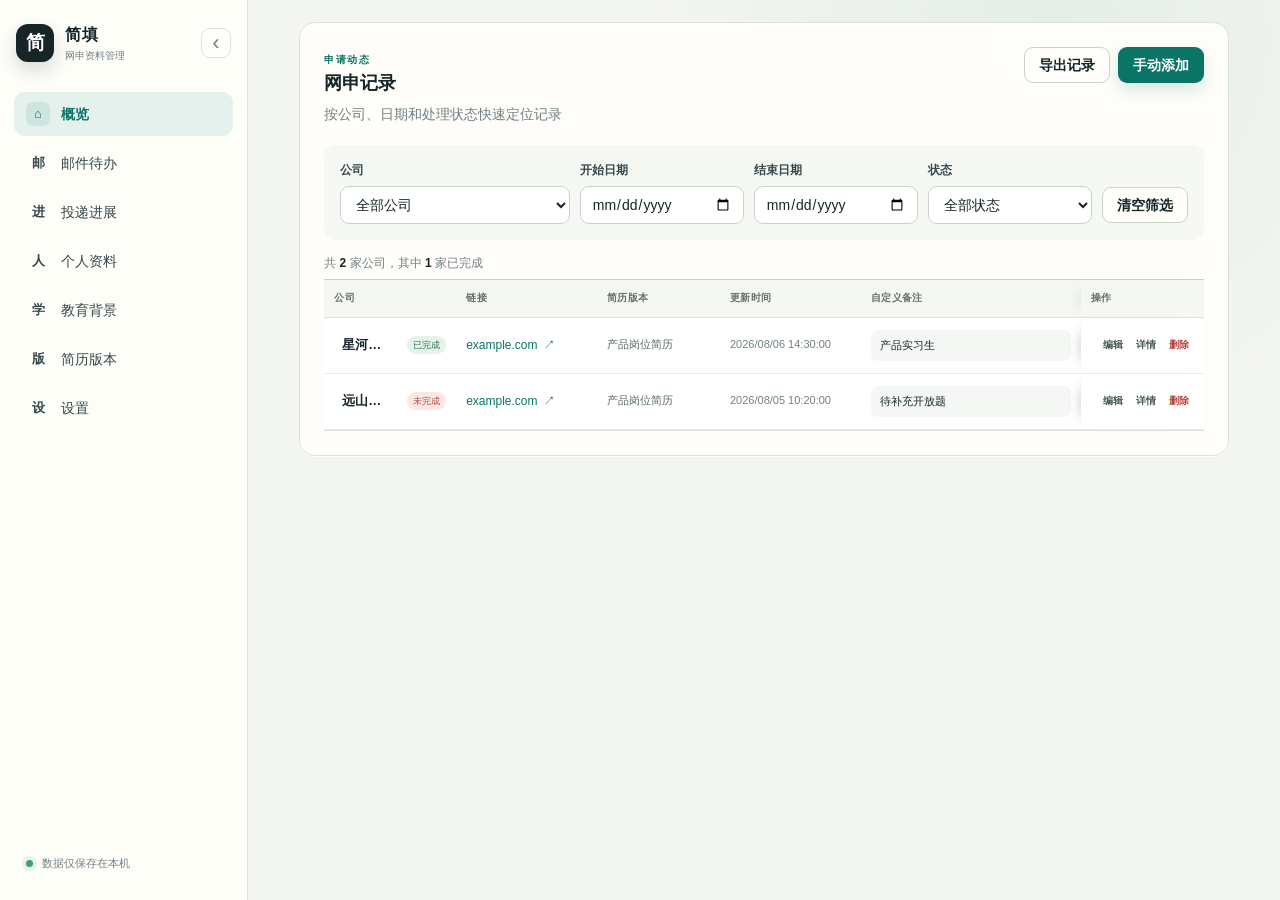
==== options.html @ c6a3e75f "feat: add Windows native host compatibility" ====
<!doctype html>
<html lang="zh-CN">
<head>
  <meta charset="utf-8">
  <meta name="viewport" content="width=device-width,initial-scale=1">
  <title>简填管理台</title>
  <link rel="stylesheet" href="manager.css">
</head>
<body>
  <div class="app-shell" id="appShell">
    <aside class="sidebar">
      <div class="sidebar-head">
        <div class="logo">
          <span>简</span>
          <div class="brand-copy"><b>简填</b><small>网申资料管理</small></div>
        </div>
        <button class="sidebar-toggle" id="sidebarToggle" type="button" aria-label="折叠侧栏" title="折叠侧栏">‹</button>
      </div>
      <nav id="nav" aria-label="主导航">
        <button data-tab="home" class="active" title="概览"><span class="nav-icon">⌂</span><span class="nav-label">概览</span></button>
        <button data-tab="mail" title="邮件待办"><span class="nav-icon">邮</span><span class="nav-label">邮件待办</span></button>
        <button data-tab="progress" title="投递进展"><span class="nav-icon">进</span><span class="nav-label">投递进展</span></button>
        <button data-tab="profile" title="个人资料"><span class="nav-icon">人</span><span class="nav-label">个人资料</span></button>
        <button data-tab="growth" title="教育背景"><span class="nav-icon">学</span><span class="nav-label">教育背景</span></button>
        <button data-tab="versions" title="简历版本"><span class="nav-icon">版</span><span class="nav-label">简历版本</span></button>
        <button data-tab="api" title="设置"><span class="nav-icon">设</span><span class="nav-label">设置</span></button>
      </nav>
      <div class="sidebar-foot"><span class="status-dot"></span><span class="nav-label">数据仅保存在本机</span></div>
    </aside>
    <main class="workspace">
<section id="home" class="section active">
  <div class="surface dashboard-surface">
    <div class="surface-head">
      <div><span class="section-kicker">申请动态</span><h2>网申记录</h2><p>按公司、日期和处理状态快速定位记录</p></div>
      <div class="head-actions">
        <button class="btn secondary" id="exportHistory">导出记录</button>
        <button class="btn primary" id="addHistory">手动添加</button>
      </div>
    </div>
    <div class="filter-bar">
      <div class="field"><label for="companyFilter">公司</label><select id="companyFilter"><option value="">全部公司</option></select></div>
      <div class="field"><label for="dateFrom">开始日期</label><input id="dateFrom" type="date"></div>
      <div class="field"><label for="dateTo">结束日期</label><input id="dateTo" type="date"></div>
      <div class="field"><label for="statusFilter">状态</label><select id="statusFilter"><option value="">全部状态</option><option>已完成</option><option>未完成</option></select></div>
      <button class="btn ghost filter-reset" id="clearFilters">清空筛选</button>
    </div>
    <div class="result-summary" id="historySummary"></div>
    <div class="table-wrap" id="dashboardHistory"></div>
  </div>
</section>
<section id="mail" class="section">
  <div class="mail-hero">
    <div>
      <span class="section-kicker">INBOX SIGNALS</span>
      <h1>邮件待办</h1>
      <p>自动捕捉设定周期内明确要求完成的测评与面试邀约。</p>
    </div>
    <div class="mail-hero-actions">
      <span class="bridge-state" id="mailBridgeStatus"><i></i>检测本地桥接</span>
      <button class="btn secondary" id="testMailBridge">测试连接</button>
      <button class="btn primary" id="syncMailNow">立即同步</button>
    </div>
  </div>

  <div class="surface mail-board-surface">
    <div class="surface-head">
      <div><span class="section-kicker" id="mailLookbackLabel">最近 24 小时</span><h2>读取记录</h2><p id="mailLastSync">尚未同步</p></div>
      <button class="btn ghost" id="retryMailReview">重试待确认</button>
    </div>
    <div class="mail-metrics">
      <div><span>读取</span><strong id="mailFetchedMetric">0</strong></div>
      <div><span>写入</span><strong id="mailUpdatedMetric">0</strong></div>
      <div><span>忽略</span><strong id="mailIgnoredMetric">0</strong></div>
      <div><span>跳过</span><strong id="mailSkippedMetric">0</strong></div>
      <div><span>待确认</span><strong id="mailReviewMetric">0</strong></div>
    </div>
    <div class="mail-filters">
      <select id="mailStatusFilter"><option value="__default__">默认（隐藏已忽略）</option><option value="">全部状态</option><option>已写入</option><option>已完成</option><option>待确认</option><option>已忽略</option><option>失败</option></select>
      <select id="mailCategoryFilter"><option value="">全部分类</option><option>在线测评</option><option>ai面试</option><option>面试邀约</option></select>
      <select id="mailSort"><option value="received_desc">接收时间：最新优先</option><option value="received_asc">接收时间：最早优先</option><option value="deadline_asc">DDL：最早优先</option><option value="deadline_desc">DDL：最晚优先</option></select>
    </div>
    <div id="mailHistoryTable"><div class="empty">同步后会显示读取过的邮件及处理结果</div></div>
  </div>
</section>
<section id="progress" class="section">
  <div class="mail-hero progress-hero">
    <div>
      <span class="section-kicker">APPLICATION PULSE</span>
      <h1>投递进展</h1>
      <p>仅读取已登录招聘网站的投递页，并同步登录态可用状态。</p>
    </div>
    <div class="mail-hero-actions">
      <span class="bridge-state" id="progressBridgeStatus"><i></i>等待巡检</span>
      <label class="compact-toggle"><input type="checkbox" id="progressAutoSync" checked> 自动巡检</label>
      <select id="progressIntervalHours" aria-label="投递进展巡检间隔"><option value="12">12 小时</option><option value="6">6 小时</option><option value="24">24 小时</option></select>
      <button class="btn primary" id="runProgressMonitor">立即巡检</button>
    </div>
  </div>
  <div class="surface progress-board-surface">
    <div class="surface-head">
      <div><span class="section-kicker">本机登录态</span><h2>渠道状态</h2><p id="progressLastRun">尚未巡检</p></div>
      <span class="muted" id="progressUpdatedCount">本次更新 0 条飞书记录</span>
    </div>
    <div class="progress-legend">
      <span class="progress-state live">生效中</span>
      <span class="progress-state expired">已过期</span>
      <span class="progress-state failed">读取失败</span>
      <span class="progress-state unconfigured">未配置</span>
      <span class="progress-tag manual" title="百度 / OPPO 反爬且登录态不可导出，无法后台自动巡检，需在已登录的 Chrome 标签页手动核对">手动核对</span>
    </div>
    <div class="progress-filters">
      <label class="progress-search"><span>⌕</span><input id="progressCompanyFilter" type="search" placeholder="搜索公司"></label>
      <details id="progressStatusFilters" class="progress-status-menu">
        <summary id="progressStatusFilterSummary">全部状态</summary>
        <div class="progress-status-options" aria-label="按状态筛选">
          <label><input type="checkbox" value="生效中"> 生效中</label>
          <label><input type="checkbox" value="已过期"> 已过期</label>
          <label><input type="checkbox" value="读取失败"> 读取失败</label>
          <label><input type="checkbox" value="需在Chrome核对"> 需在Chrome核对</label>
          <label><input type="checkbox" value="未配置"> 未配置</label>
        </div>
      </details>
    </div>
    <div id="progressChannelList" class="progress-channel-list">
      <div class="empty">点击“立即巡检”后显示招聘网站登录态状态。</div>
    </div>
    <p class="muted progress-login-note">两步接入：先点“① 登录”在当前浏览器完成密码自动填充、验证码或扫码，登录成功后点“② 连接并验证”，插件会自动保存登录态、验证可用并回写飞书。带“手动核对”标记的渠道（百度 / OPPO）因反爬且登录态不可导出，无法后台自动巡检，需保持已登录的 Chrome 标签页并点“② 连接并验证”按需查看。</p>
  </div>
</section>
<section id="profile" class="section">
  <div class="surface">
    <div class="surface-head"><div><h2>基本信息</h2><p>身份、地域和联系方式</p></div><button class="btn primary" id="saveBasic">保存</button></div>
    <div id="basicForm" class="form-grid"></div>
  </div>
  <div class="surface">
    <div class="surface-head"><div><h2>头像照片</h2><p>上传一次头像后，插件会在网申页面自动匹配照片上传控件。</p></div><button class="btn ghost danger-btn" id="removeAvatar">移除头像</button></div>
    <div id="avatarPanel"></div>
  </div>
  <div class="surface">
    <div class="surface-head"><div><h2>自定义字段</h2><p>补充标准资料之外的字段，并通过别名适配不同招聘网站</p></div><button class="btn secondary" id="addCustomField">添加自定义字段</button></div>
    <div id="customFieldList"></div>
  </div>
  <div class="surface">
    <div class="surface-head"><div><h2>家庭情况</h2><p>敏感字段，默认不参与自动填写</p></div><button class="btn secondary" data-add="family">添加成员</button></div>
    <div id="familyList"></div>
  </div>
</section>
<section id="growth" class="section">
  <div class="anchor-nav" aria-label="教育背景页内导航">
    <button data-scroll="educationBlock" class="active">教育经历</button>
    <button data-scroll="languageBlock">语言与技能</button>
    <button data-scroll="certificateBlock">证书与获奖</button>
    <button data-scroll="projectBlock">项目经历</button>
    <button data-scroll="paperBlock">论文期刊</button>
    <button data-scroll="portfolioBlock">作品与兴趣</button>
  </div>
  <div id="educationBlock" class="anchor-block surface"><div class="surface-head"><div><span class="section-kicker">01</span><h2>教育经历</h2></div><button class="btn secondary" data-add="education">添加教育经历</button></div><div id="educationList"></div></div>
  <div id="languageBlock" class="anchor-block"><div class="two-col"><div class="surface"><div class="surface-head"><div><span class="section-kicker">02</span><h2>外语能力</h2></div><button class="btn secondary" data-add="languages">添加</button></div><div id="languagesList"></div></div><div class="surface"><div class="surface-head"><div><span class="section-kicker">03</span><h2>计算机及专业技能</h2></div><button class="btn secondary" data-add="skills">添加</button></div><div id="skillsList"></div></div></div></div>
  <div id="certificateBlock" class="anchor-block"><div class="two-col"><div class="surface"><div class="surface-head"><div><span class="section-kicker">04</span><h2>资格证书</h2></div><button class="btn secondary" data-add="certificates">添加</button></div><div id="certificatesList"></div></div><div class="surface"><div class="surface-head"><div><span class="section-kicker">05</span><h2>获奖情况</h2></div><button class="btn secondary" data-add="awards">添加</button></div><div id="awardsList"></div></div></div></div>
  <div id="projectBlock" class="anchor-block surface"><div class="surface-head"><div><span class="section-kicker">06</span><h2>项目经历</h2></div><button class="btn secondary" data-add="projects">添加项目</button></div><div id="projectsList"></div></div>
  <div id="paperBlock" class="anchor-block surface"><div class="surface-head"><div><span class="section-kicker">07</span><h2>论文期刊</h2></div><button class="btn secondary" data-add="papers">添加论文</button></div><div id="papersList"></div></div>
  <div id="portfolioBlock" class="anchor-block"><div class="two-col"><div class="surface"><div class="surface-head"><div><span class="section-kicker">08</span><h2>作品集</h2></div><button class="btn secondary" data-add="portfolio">添加作品</button></div><div id="portfolioList"></div></div><div class="surface"><div class="surface-head"><div><span class="section-kicker">09</span><h2>兴趣爱好</h2></div><button class="btn primary" id="saveHobbies">保存</button></div><textarea id="hobbiesText" rows="5" placeholder="例如：素描速写、阅读"></textarea></div></div></div>
</section>
<section id="versions" class="section">
  <div class="surface">
    <div class="surface-head">
      <div><span class="section-kicker">版本库</span><h2>简历版本</h2><p>新建空白版本，或从现有简历完整提取实习经历</p></div>
      <div class="head-actions"><button class="btn secondary" id="showImport">导入简历新建</button><button class="btn primary" id="addVersion">新建空白版本</button></div>
    </div>
    <div id="versionList"></div>
    <div id="versionEditor"></div>
  </div>
  <div class="surface import-panel hidden" id="importPanel">
    <div class="surface-head">
      <div><span class="section-kicker">导入新版本</span><h2>解析实习经历</h2><p>完整保留业务背景、职责和成果原文，不总结、不合并。</p></div>
      <button class="icon-btn" id="closeImport" type="button" aria-label="关闭导入面板">×</button>
    </div>
    <div class="upload-box">
      <label class="file-drop" for="resumeFile"><span class="upload-icon">↑</span><strong id="fileName">选择 PDF、DOCX、TXT 或 Markdown 简历</strong><small>文件只在本机读取，文本将发送到你配置的 AI 服务解析</small></label>
      <input id="resumeFile" type="file" accept=".pdf,.docx,.md,.txt">
      <button class="btn primary" id="parseResume">读取并解析</button>
    </div>
    <div class="parse-status" id="parseStatus" aria-live="polite"></div>
    <div id="parseResult"></div>
  </div>
</section>
<section id="api" class="section">
  <div class="surface settings-card">
    <div class="surface-head">
      <div>
        <span class="section-kicker">模型服务</span>
        <h2>AI 解析与匹配</h2>
        <p>支持配置多个 OpenAI-compatible 模型版本，按顺序启用和自动降级。</p>
      </div>
      <button class="btn secondary" id="addAiProvider">添加模型版本</button>
    </div>
    <div class="rule-principles">
      <span>按列表顺序调用</span>
      <span>可单独启用 / 停用</span>
      <span>限流或额度不足自动尝试下一个</span>
    </div>
    <div id="aiProviderList"></div>
    <div class="settings-actions"><span class="muted">保存模型时会申请对应 API 域名的访问权限；API Key 仅保存在本机。</span></div>
  </div>
  <div class="surface settings-card">
    <div class="surface-head">
      <div>
        <span class="section-kicker">回答策略</span>
        <h2>AI 自动回答规则</h2>
        <p>只使用你明确配置的事实与偏好；AI 仅识别网页问题，不推测答案。</p>
      </div>
      <button class="btn secondary" id="addAiRule">添加规则</button>
    </div>
    <div class="rule-principles">
      <span>固定答案不发送给模型</span>
      <span>低置信度不自动填写</span>
      <span>不会自动勾选协议</span>
    </div>
    <div id="aiRuleList"></div>
  </div>
  <div class="surface settings-card">
    <div class="surface-head">
      <div><span class="section-kicker">邮件配置</span><h2>126 / 163 IMAP</h2><p>使用邮箱客户端授权码，按设定周期查询收件箱。</p></div>
    </div>
    <div class="form-grid">
      <div class="field"><label for="mailAddress">邮箱账号</label><input id="mailAddress" type="email" autocomplete="username" placeholder="填写 126 或 163 邮箱"></div>
      <div class="field"><label for="mailAuthCode">客户端授权码</label><input id="mailAuthCode" type="text" autocomplete="off" placeholder="非网页登录密码"></div>
      <div class="field"><label for="mailHost">IMAP 地址</label><input id="mailHost" placeholder="imap.126.com"></div>
      <div class="field"><label for="mailPort">SSL 端口</label><input id="mailPort" type="number" min="1" max="65535" value="993"></div>
    </div>
  </div>
  <div class="surface settings-card">
    <div class="surface-head">
      <div><span class="section-kicker">飞书写入</span><h2>目标多维表格</h2><p>唯一公司匹配后，仅更新 note、测评链接和 ddl。</p></div>
    </div>
    <div class="form-grid">
      <div class="field"><label for="mailFeishuAppId">App ID</label><input id="mailFeishuAppId" autocomplete="off"></div>
      <div class="field"><label for="mailFeishuSecret">App Secret</label><input id="mailFeishuSecret" type="text" autocomplete="off"></div>
      <div class="field"><label for="mailBaseToken">Base Token</label><input id="mailBaseToken" autocomplete="off"></div>
      <div class="field"><label for="mailTableId">Table ID</label><input id="mailTableId" value="tblhXjQP5FKvqWUm"></div>
    </div>
    <details class="advanced-fields">
      <summary>字段映射</summary>
      <div class="form-grid">
        <div class="field"><label for="mailCompanyField">公司字段</label><input id="mailCompanyField" value="公司"></div>
        <div class="field"><label for="mailNoteField">分类字段</label><input id="mailNoteField" value="note"></div>
        <div class="field"><label for="mailLinkField">链接字段</label><input id="mailLinkField" value="测评链接"></div>
        <div class="field"><label for="mailDdlField">截止时间字段</label><input id="mailDdlField" value="ddl"></div>
        <div class="field"><label for="mailParentField">父记录字段</label><input id="mailParentField" value="父记录"></div>
        <div class="field"><label for="mailReceivedAtField">邮件时间字段</label><input id="mailReceivedAtField" value="开始日期"></div>
        <div class="field"><label for="mailSubjectField">邮件主题字段</label><input id="mailSubjectField" value="最新进展记录"></div>
        <div class="field"><label for="mailCookieStatusField">Cookie 状态字段</label><input id="mailCookieStatusField" value="Cookie状态"></div>
      </div>
    </details>
  </div>
  <div class="surface settings-card">
    <div class="surface-head">
      <div><span class="section-kicker">邮件运行方式</span><h2>同步与模型</h2><p id="mailAiSummary">读取现有 AI 设置中…</p></div>
    </div>
    <div class="sync-preferences">
      <label class="switch-row"><input id="mailAutoSync" type="checkbox"><span><b>启用自动同步</b><small>仅在浏览器运行期间触发</small></span></label>
      <div class="field"><label for="mailSyncIntervalHours">自动同步间隔（小时）</label><input id="mailSyncIntervalHours" type="number" min="0.5" max="168" step="0.5" value="12"></div>
      <div class="field"><label for="mailLookbackHours">邮件捕捉周期（小时）</label><input id="mailLookbackHours" type="number" min="1" max="720" step="1" value="24"></div>
    </div>
    <div class="settings-actions">
      <span class="muted">账号、授权码和飞书配置保存在本机浏览器。</span>
      <button class="btn primary" id="saveMailSettings">保存邮件设置</button>
    </div>
  </div>
  <div class="surface native-install-card">
    <div class="surface-head">
      <div><span class="section-kicker">一次性安装</span><h2>本地桥接</h2><p>扩展需要 Native Messaging 才能访问 IMAP。安装后日常使用无需终端。</p></div>
    </div>
    <div class="native-platform-switch" role="tablist" aria-label="选择本地桥接系统">
      <button type="button" data-native-platform="macos" role="tab">macOS</button>
      <button type="button" data-native-platform="windows" role="tab">Windows</button>
    </div>
    <p class="native-platform-hint" id="nativePlatformHint"></p>
    <div class="install-command"><code id="mailInstallCommand"></code><button class="btn ghost small" id="copyMailInstall">复制</button></div>
    <div class="settings-actions">
      <span class="muted" id="localConfigStatus">运行安装脚本后，可从 native-host/.env 导入配置。</span>
      <button class="btn secondary" id="importLocalConfig">导入本地配置</button>
    </div>
    <p class="muted native-install-doc"><a href="https://github.com/QWE38qwe/resume-autofill-cn/blob/main/docs/MAIL_SYNC_SETUP.md" target="_blank" rel="noopener">查看邮件同步与系统安装说明 ↗</a></p>
  </div>
</section>
    </main>
  </div>
  <div id="modal" class="modal" role="dialog" aria-modal="true"><div class="modal-box"><div id="modalBody"></div></div></div>
  <script src="vendor/fflate.min.js"></script>
  <script src="scripts/readme-demo.js"></script>
  <script src="manager.js"></script>
</body>
</html>
---- manager.css ----
:root {
  --ink: #152528;
  --ink-soft: #34484b;
  --caption: #718083;
  --canvas: #f3f5f1;
  --surface: #fffefa;
  --line: #dde3dc;
  --line-strong: #cbd4cc;
  --accent: #0a7467;
  --accent-hover: #075f55;
  --accent-soft: #e4f1ed;
  --accent-pale: #f2f8f5;
  --success: #2c7650;
  --warning: #a85d18;
  --danger: #b6473f;
  --shadow: 0 16px 40px rgba(35, 58, 53, .07);
}

* { box-sizing: border-box; }

html { scroll-behavior: smooth; }

body {
  margin: 0;
  background:
    radial-gradient(circle at 82% 4%, rgba(10, 116, 103, .06), transparent 25rem),
    var(--canvas);
  color: var(--ink);
  font: 14px/1.58 "Avenir Next", "PingFang SC", "Microsoft YaHei", sans-serif;
  -webkit-font-smoothing: antialiased;
}

button, input, textarea, select { font: inherit; }
button { color: inherit; }

.app-shell {
  display: grid;
  grid-template-columns: 248px minmax(0, 1fr);
  min-height: 100vh;
  transition: grid-template-columns .24s ease;
}

.app-shell.sidebar-collapsed { grid-template-columns: 78px minmax(0, 1fr); }

.sidebar {
  position: sticky;
  top: 0;
  z-index: 10;
  display: flex;
  flex-direction: column;
  height: 100vh;
  padding: 22px 14px 16px;
  overflow: hidden;
  background: rgba(255, 254, 250, .92);
  border-right: 1px solid var(--line);
  backdrop-filter: blur(18px);
}

.sidebar-head {
  display: flex;
  align-items: center;
  justify-content: space-between;
  min-height: 42px;
  margin: 0 2px 28px;
}

.logo {
  display: flex;
  align-items: center;
  gap: 11px;
  min-width: 0;
  white-space: nowrap;
}

.logo > span {
  display: grid;
  flex: 0 0 38px;
  place-items: center;
  width: 38px;
  height: 38px;
  border-radius: 12px;
  background: var(--ink);
  color: #fff;
  font-family: "Songti SC", serif;
  font-size: 19px;
  font-weight: 700;
  box-shadow: 0 8px 18px rgba(21, 37, 40, .16);
}

.logo b, .logo small { display: block; }
.logo b { font-size: 16px; letter-spacing: .04em; }
.logo small { margin-top: 1px; color: var(--caption); font-size: 10px; }
.brand-copy, .nav-label { transition: opacity .14s ease, transform .2s ease; }

.sidebar-toggle, .icon-btn {
  display: grid;
  place-items: center;
  width: 30px;
  height: 30px;
  padding: 0;
  border: 1px solid var(--line);
  border-radius: 9px;
  background: var(--surface);
  cursor: pointer;
}

.sidebar-toggle {
  flex: 0 0 30px;
  color: var(--caption);
  font-size: 22px;
  line-height: 1;
}

.sidebar-toggle:hover, .icon-btn:hover {
  border-color: var(--line-strong);
  color: var(--accent);
  background: var(--accent-pale);
}

#nav { display: grid; gap: 5px; }

#nav button {
  display: flex;
  align-items: center;
  gap: 11px;
  width: 100%;
  height: 44px;
  padding: 0 12px;
  overflow: hidden;
  border: 0;
  border-radius: 11px;
  background: transparent;
  color: var(--ink-soft);
  text-align: left;
  white-space: nowrap;
  cursor: pointer;
  transition: background .15s ease, color .15s ease, transform .15s ease;
}

#nav button:hover { color: var(--ink); background: rgba(10, 116, 103, .06); }
#nav button:active { transform: scale(.985); }
#nav button.active { color: var(--accent); background: var(--accent-soft); font-weight: 700; }

.nav-icon {
  display: grid;
  flex: 0 0 24px;
  place-items: center;
  width: 24px;
  height: 24px;
  border-radius: 7px;
  font-family: "Songti SC", serif;
  font-size: 13px;
  font-weight: 700;
}

#nav button.active .nav-icon { background: rgba(10, 116, 103, .1); }

.sidebar-foot {
  display: flex;
  align-items: center;
  gap: 9px;
  margin-top: auto;
  padding: 12px;
  color: var(--caption);
  font-size: 11px;
  white-space: nowrap;
}

.status-dot {
  display: inline-block;
  flex: 0 0 7px;
  width: 7px;
  height: 7px;
  border-radius: 50%;
  background: #3da078;
  box-shadow: 0 0 0 4px rgba(61, 160, 120, .12);
}

.sidebar-collapsed .sidebar-head { justify-content: center; }
.sidebar-collapsed .brand-copy,
.sidebar-collapsed .nav-label { width: 0; opacity: 0; pointer-events: none; transform: translateX(-8px); }
.sidebar-collapsed .sidebar-toggle { position: absolute; top: 67px; transform: rotate(180deg); }
.sidebar-collapsed #nav { margin-top: 28px; }
.sidebar-collapsed #nav button { justify-content: center; padding: 0; }
.sidebar-collapsed .sidebar-foot { justify-content: center; padding-inline: 0; }

.workspace {
  width: 100%;
  max-width: 1480px;
  min-width: 0;
  margin: 0 auto;
  padding: 22px clamp(24px, 4vw, 62px) 72px;
}

.section-kicker {
  margin: 0 0 5px;
  color: var(--accent);
  font-size: 10px;
  font-weight: 800;
  letter-spacing: .16em;
  text-transform: uppercase;
}

.surface p {
  margin: 5px 0 0;
  color: var(--caption);
}

.section { display: none; animation: reveal .28s ease both; }
.section.active { display: block; }

@keyframes reveal {
  from { opacity: 0; transform: translateY(7px); }
  to { opacity: 1; transform: translateY(0); }
}

.surface {
  margin-bottom: 18px;
  padding: 24px;
  border: 1px solid var(--line);
  border-radius: 16px;
  background: rgba(255, 254, 250, .94);
  box-shadow: 0 1px 0 rgba(255, 255, 255, .8);
}

.surface:hover { border-color: var(--line-strong); }
.surface h2 { margin: 0; font-size: 18px; letter-spacing: -.01em; }
.dashboard-surface { max-width: 1120px; }

.surface-head {
  display: flex;
  align-items: flex-start;
  justify-content: space-between;
  gap: 18px;
  margin-bottom: 20px;
}

.head-actions, .settings-actions, .record-actions, .row {
  display: flex;
  align-items: center;
  gap: 8px;
}

.btn {
  min-width: 82px;
  height: 36px;
  padding: 0 14px;
  border: 1px solid transparent;
  border-radius: 9px;
  font-weight: 650;
  cursor: pointer;
  transition: background .15s ease, border-color .15s ease, box-shadow .15s ease, transform .15s ease;
}

.btn:hover { transform: translateY(-1px); }
.btn:active { transform: translateY(0); }
.btn:disabled { opacity: .55; cursor: wait; transform: none; }
.btn.primary { background: var(--accent); color: #fff; box-shadow: 0 7px 16px rgba(10, 116, 103, .15); }
.btn.primary:hover { background: var(--accent-hover); box-shadow: 0 9px 20px rgba(10, 116, 103, .2); }
.btn.secondary, .btn.ghost { border-color: var(--line-strong); background: var(--surface); color: var(--ink); }
.btn.secondary:hover, .btn.ghost:hover { border-color: #adc3ba; background: var(--accent-pale); color: var(--accent); }
.btn.small { min-width: 0; height: 29px; padding: 0 9px; border-radius: 7px; font-size: 12px; }
.danger-btn { color: var(--danger) !important; }

.form-grid, .modal-grid {
  display: grid;
  grid-template-columns: repeat(2, minmax(0, 1fr));
  gap: 15px;
}

.field { min-width: 0; }
.field label { display: block; margin-bottom: 6px; color: var(--ink-soft); font-size: 12px; font-weight: 650; }
.full-span, .modal-grid .full-span { grid-column: 1 / -1; }
.field-group-title {
  margin: 6px 0 -4px;
  padding-top: 14px;
  border-top: 1px solid #edf0ea;
  color: var(--accent);
  font-size: 11px;
  font-weight: 800;
  letter-spacing: .1em;
}
.field-group-title:first-child {
  margin-top: 0;
  padding-top: 0;
  border-top: 0;
}

input, textarea, select {
  width: 100%;
  border: 1px solid var(--line-strong);
  border-radius: 9px;
  outline: 0;
  background: #fff;
  color: var(--ink);
  transition: border-color .15s ease, box-shadow .15s ease, background .15s ease;
}

input, select { height: 38px; padding: 0 11px; }
textarea { min-height: 90px; padding: 10px 11px; resize: vertical; line-height: 1.65; }
input:hover, textarea:hover, select:hover { border-color: #aebbb2; }
input:focus, textarea:focus, select:focus { border-color: var(--accent); box-shadow: 0 0 0 3px rgba(10, 116, 103, .1); background: #fff; }

.two-col { display: grid; grid-template-columns: minmax(0, 1fr); gap: 18px; }

.anchor-nav {
  position: sticky;
  top: 14px;
  z-index: 8;
  display: flex;
  gap: 4px;
  width: max-content;
  max-width: 100%;
  margin: 0 0 18px;
  padding: 5px;
  overflow-x: auto;
  border: 1px solid var(--line);
  border-radius: 12px;
  background: rgba(255, 254, 250, .9);
  box-shadow: var(--shadow);
  backdrop-filter: blur(16px);
}

.anchor-nav button {
  height: 34px;
  padding: 0 13px;
  border: 0;
  border-radius: 8px;
  background: transparent;
  color: var(--caption);
  white-space: nowrap;
  cursor: pointer;
}

.anchor-nav button:hover, .anchor-nav button.active { background: var(--accent-soft); color: var(--accent); font-weight: 700; }
.anchor-block { scroll-margin-top: 72px; }

.record-card {
  padding: 17px 0;
  border-top: 1px solid #e8ece7;
}

.record-card:first-child { padding-top: 4px; border-top: 0; }
.record-card:last-child { padding-bottom: 2px; }
.record-title { display: flex; justify-content: space-between; gap: 14px; }
.record-title strong { font-size: 14px; }
.record-actions { flex: 0 0 auto; }
.record-body { margin-top: 8px; color: var(--ink-soft); line-height: 1.72; white-space: pre-wrap; }
.muted { color: var(--caption); font-size: 12px; }

.empty {
  padding: 32px 20px;
  border: 1px dashed var(--line-strong);
  border-radius: 12px;
  background: #fafbf8;
  color: var(--caption);
  text-align: center;
}

.filter-bar {
  display: grid;
  grid-template-columns: minmax(160px, 1.4fr) repeat(3, minmax(135px, 1fr)) auto;
  align-items: end;
  gap: 10px;
  margin: 2px 0 14px;
  padding: 16px;
  border-radius: 12px;
  background: #f6f8f4;
}

.filter-reset { margin-bottom: 1px; }
.result-summary { min-height: 25px; color: var(--caption); font-size: 12px; }
.result-summary b { color: var(--ink); }
.table-wrap { overflow: visible; border: 0; }

.history-board {
  position: relative;
  width: 100%;
  overflow: visible;
  border-top: 1px solid var(--line-strong);
  border-bottom: 1px solid var(--line);
  background: #fff;
}

.history-table {
  width: 100%;
  border-collapse: separate;
  border-spacing: 0;
  table-layout: fixed;
}

.history-table .col-company { width: 15%; }
.history-table .col-link { width: 16%; }
.history-table .col-version { width: 14%; }
.history-table .col-time { width: 16%; }
.history-table .col-note { width: 25%; }
.history-table .col-actions { width: 14%; }

.history-table th {
  height: 38px;
  padding: 0 10px;
  border-bottom: 1px solid var(--line);
  background: #f5f7f3;
  color: #62716e;
  font-size: 10px;
  font-weight: 750;
  letter-spacing: .04em;
  text-align: left;
  white-space: nowrap;
}

.history-table td {
  height: 56px;
  padding: 8px 10px;
  border-bottom: 1px solid #e9ede8;
  background: #fff;
  color: var(--ink-soft);
  font-size: 12px;
  vertical-align: middle;
}

.history-table tbody tr:last-child td { border-bottom: 0; }
.history-row:hover td { background: #f9fbf8; }

.company-cell {
  display: flex;
  align-items: center;
  gap: 7px;
  min-width: 0;
}

.history-company {
  flex: 1 1 auto;
  min-width: 0;
  overflow: hidden;
  height: 30px;
  padding: 0 7px;
  border-color: transparent;
  border-radius: 6px;
  background: transparent;
  color: var(--ink);
  font-size: 13px;
  font-weight: 700;
  text-overflow: ellipsis;
  white-space: nowrap;
}

.history-company:hover { border-color: var(--line-strong); background: #fff; }
.history-company:focus { border-color: var(--accent); background: #fff; }

.company-cell .field-chip {
  flex: 0 0 auto;
  margin: 0;
  padding: 2px 6px;
  font-size: 9px;
}

.history-link {
  display: flex;
  align-items: center;
  gap: 5px;
  min-width: 0;
  color: var(--accent);
  text-decoration: none;
}

.history-link span {
  overflow: hidden;
  text-overflow: ellipsis;
  white-space: nowrap;
}

.history-link i { flex: 0 0 auto; font-style: normal; }
.history-link:hover span { text-decoration: underline; text-underline-offset: 2px; }
.cell-empty { color: #a0aaa7; }

.version-cell,
.time-cell {
  display: block;
  overflow: hidden;
  color: #526562;
  font-size: 11px;
  text-overflow: ellipsis;
  white-space: nowrap;
}

.time-cell { color: var(--caption); font-variant-numeric: tabular-nums; }

.history-note {
  width: 100%;
  height: 31px;
  padding: 0 8px;
  border-color: transparent;
  border-radius: 7px;
  background: #f5f7f4;
  font-size: 11px;
}

.history-note:hover { border-color: var(--line-strong); background: #fff; }
.history-note:focus { border-color: var(--accent); background: #fff; }

.history-table .actions-cell {
  position: sticky;
  right: 0;
  z-index: 2;
  background: #fff;
  box-shadow: -10px 0 16px -15px rgba(23, 54, 49, .55);
}

.history-table th.actions-cell {
  z-index: 3;
  background: #f5f7f3;
}

.history-row:hover .actions-cell { background: #f9fbf8; }

.table-actions {
  display: flex;
  align-items: center;
  justify-content: flex-end;
  gap: 3px;
  white-space: nowrap;
}

.table-action {
  height: 26px;
  padding: 0 5px;
  border: 0;
  border-radius: 5px;
  background: transparent;
  color: #465b58;
  font-size: 10px;
  font-weight: 650;
  cursor: pointer;
}

.table-action:hover { background: var(--accent-soft); color: var(--accent); }
.table-action.danger { color: var(--danger); }
.table-action.danger:hover { background: #fbeae7; }

.history-detail-row td {
  height: auto;
  padding: 0 10px 12px;
  background: #f9fbf8;
}

.history-detail {
  display: grid;
  grid-template-columns: repeat(3, minmax(0, 1fr));
  gap: 12px;
  padding: 12px;
  border-left: 2px solid #b9d3c9;
  background: #f1f6f2;
}

.history-detail b { color: var(--ink-soft); font-size: 10px; }
.history-detail p { margin: 5px 0 0; color: var(--caption); font-size: 11px; }

.field-chip {
  display: inline-flex;
  align-items: center;
  margin: 2px 4px 2px 0;
  padding: 3px 8px;
  border-radius: 999px;
  font-size: 11px;
}

.field-chip.matched { background: #e5f3ea; color: var(--success); }
.field-chip.unmatched { background: #fbe8e5; color: var(--danger); }
.field-chip.skipped { background: #ecefeb; color: var(--caption); }

.rule-principles {
  display: flex;
  flex-wrap: wrap;
  gap: 7px;
  margin: -4px 0 13px;
}

.rule-principles span {
  padding: 4px 8px;
  border-radius: 999px;
  background: var(--accent-pale);
  color: var(--accent);
  font-size: 10px;
}

.rule-row {
  display: grid;
  grid-template-columns: 42px minmax(0, 1fr) auto auto;
  align-items: center;
  gap: 12px;
  padding: 13px 0;
  border-top: 1px solid #e8ece7;
}

.rule-row:first-child { border-top: 0; }
.rule-row.disabled { opacity: .58; }
.rule-answer { display: grid; place-items: center; width: 38px; height: 30px; border-radius: 8px; background: var(--accent-soft); color: var(--accent); font-weight: 800; }
.rule-copy { min-width: 0; }
.rule-copy strong, .rule-copy span { display: block; }
.rule-copy span { margin-top: 2px; overflow: hidden; color: var(--caption); font-size: 11px; text-overflow: ellipsis; white-space: nowrap; }
.rule-state { padding: 3px 7px; border-radius: 999px; background: #edf0ec; color: var(--caption); font-size: 10px; }

.version-editor {
  margin-top: 22px;
  padding: 22px;
  border: 1px solid #cddfd7;
  border-radius: 14px;
  background: var(--accent-pale);
}

.version-summary {
  margin-top: 24px;
  padding-top: 20px;
  border-top: 1px solid #cddfd7;
}

.version-summary .section-kicker { margin-bottom: 8px; }
.work-description { margin-top: 11px; color: var(--ink-soft); line-height: 1.76; white-space: pre-wrap; }

.import-panel {
  border-color: #c7ddd5;
  background: linear-gradient(145deg, rgba(242, 248, 245, .96), rgba(255, 254, 250, .96));
}

.hidden { display: none !important; }

.upload-box {
  display: grid;
  grid-template-columns: minmax(0, 1fr) auto;
  align-items: center;
  gap: 12px;
}

.upload-box input[type="file"] {
  position: absolute;
  width: 1px;
  height: 1px;
  overflow: hidden;
  opacity: 0;
}

.file-drop {
  display: grid;
  grid-template-columns: 42px minmax(0, 1fr);
  gap: 2px 12px;
  align-items: center;
  min-height: 76px;
  padding: 12px 15px;
  border: 1px dashed #9cbdb1;
  border-radius: 12px;
  background: rgba(255, 255, 255, .74);
  cursor: pointer;
}

.file-drop:hover { border-color: var(--accent); background: #fff; }
.file-drop strong { overflow: hidden; text-overflow: ellipsis; white-space: nowrap; }
.file-drop small { grid-column: 2; color: var(--caption); }
.upload-icon { display: grid; grid-row: 1 / span 2; place-items: center; width: 42px; height: 42px; border-radius: 11px; background: var(--accent-soft); color: var(--accent); font-size: 22px; }
.parse-status { min-height: 24px; margin-top: 13px; color: var(--caption); font-size: 12px; }
.parse-status.error { color: var(--danger); }
.parse-status.success { color: var(--success); }

.avatar-panel { display: grid; grid-template-columns: 96px minmax(0, 1fr); gap: 16px; align-items: center; }
.avatar-preview { display: grid; place-items: center; width: 96px; height: 120px; overflow: hidden; border: 1px solid var(--line); border-radius: 14px; background: #f7f7f2; color: var(--caption); font-size: 12px; text-align: center; }
.avatar-preview img { width: 100%; height: 100%; object-fit: cover; }
.avatar-meta { display: grid; gap: 8px; min-width: 0; }
.avatar-meta strong { color: var(--ink); }
.avatar-meta small { color: var(--caption); line-height: 1.6; }
.avatar-actions { display: flex; align-items: center; gap: 10px; flex-wrap: wrap; }
.avatar-actions input[type="file"] { position: absolute; width: 1px; height: 1px; overflow: hidden; opacity: 0; }

.parse-preview {
  margin-top: 8px;
  padding-top: 20px;
  border-top: 1px solid var(--line);
}

.parse-preview-head { display: flex; align-items: end; justify-content: space-between; gap: 14px; margin-bottom: 12px; }
.parse-preview-head .field { flex: 1; max-width: 420px; }
.parsed-work { margin-top: 12px; padding: 17px; border: 1px solid var(--line); border-radius: 12px; background: #fff; }
.parsed-work .modal-grid { margin-bottom: 12px; }
.parsed-work textarea { min-height: 150px; }
.bullet-hint { margin-top: 5px; color: var(--caption); font-size: 11px; }

.ai-provider-list { display: grid; gap: 10px; margin-top: 14px; }
.ai-provider-card { padding: 14px 15px; border: 1px solid var(--line); border-radius: 13px; background: #fff; }
.ai-provider-card.disabled { opacity: .58; background: #f8f8f3; }
.ai-provider-meta { display: flex; flex-wrap: wrap; gap: 6px; margin-top: 7px; color: var(--caption); font-size: 11px; }
.ai-provider-meta span { max-width: 100%; overflow: hidden; padding: 3px 7px; border-radius: 999px; background: var(--accent-pale); text-overflow: ellipsis; white-space: nowrap; }
.ai-provider-order { display: inline-flex; align-items: center; justify-content: center; min-width: 24px; height: 24px; margin-right: 8px; border-radius: 999px; background: var(--accent-soft); color: var(--accent); font-size: 11px; font-weight: 800; }

.mail-hero {
  position: relative;
  display: flex;
  align-items: flex-end;
  justify-content: space-between;
  gap: 24px;
  margin-bottom: 18px;
  padding: 28px 30px;
  overflow: hidden;
  border-radius: 18px;
  background:
    radial-gradient(circle at 88% 0, rgba(102, 201, 170, .2), transparent 18rem),
    linear-gradient(135deg, #142c2d, #183f3b);
  color: #f8fbf7;
  box-shadow: 0 18px 46px rgba(21, 48, 46, .14);
}

.mail-hero::after {
  position: absolute;
  right: 36%;
  bottom: -50px;
  width: 180px;
  height: 180px;
  border: 1px solid rgba(255, 255, 255, .08);
  border-radius: 50%;
  content: "";
}

.mail-hero h1 { margin: 2px 0 5px; font: 700 30px/1.2 "Songti SC", serif; letter-spacing: .02em; }
.mail-hero p { margin: 0; color: rgba(241, 248, 244, .7); }
.mail-hero .section-kicker { color: #78cdb2; }
.mail-hero-actions { position: relative; z-index: 1; display: flex; align-items: center; gap: 9px; flex-wrap: wrap; }
.mail-hero .btn.secondary { border-color: rgba(255, 255, 255, .2); background: rgba(255, 255, 255, .08); color: #fff; }
.mail-hero .btn.primary { background: #75cbb0; color: #15312f; box-shadow: none; }
.progress-hero { background: linear-gradient(135deg, #1b2e38, #24515a); }
.progress-hero .section-kicker { color: #8ed3df; }

.bridge-state {
  display: inline-flex;
  align-items: center;
  gap: 7px;
  min-height: 32px;
  padding: 0 10px;
  border: 1px solid rgba(255, 255, 255, .13);
  border-radius: 999px;
  color: rgba(255, 255, 255, .7);
  font-size: 11px;
}

.bridge-state i { width: 7px; height: 7px; border-radius: 50%; background: #8d9996; }
.bridge-state.loading i { background: #e3b15f; box-shadow: 0 0 0 4px rgba(227, 177, 95, .12); }
.bridge-state.success i { background: #6bd1a6; box-shadow: 0 0 0 4px rgba(107, 209, 166, .12); }
.bridge-state.error i { background: #eb8179; box-shadow: 0 0 0 4px rgba(235, 129, 121, .12); }

.mail-layout {
  display: grid;
  grid-template-columns: minmax(360px, .82fr) minmax(560px, 1.18fr);
  gap: 18px;
  align-items: start;
}

.mail-layout .settings-card { max-width: none; }
.mail-board-surface { min-width: 0; }
.advanced-fields { margin-top: 18px; border-top: 1px solid var(--line); }
.advanced-fields summary { padding: 14px 0 0; color: var(--caption); cursor: pointer; font-size: 12px; }
.advanced-fields .form-grid { margin-top: 14px; }

.sync-preferences { display: grid; grid-template-columns: repeat(3, minmax(0, 1fr)); gap: 10px; }
.switch-row { display: flex; align-items: center; gap: 10px; min-height: 58px; padding: 10px 12px; border: 1px solid var(--line); border-radius: 11px; background: var(--accent-pale); cursor: pointer; }
.switch-row input { width: 17px; height: 17px; accent-color: var(--accent); }
.switch-row b, .switch-row small { display: block; }
.switch-row b { font-size: 12px; }
.switch-row small { margin-top: 2px; color: var(--caption); font-size: 10px; }

.native-install-card { border-style: dashed; background: rgba(255, 254, 250, .68); }
.native-platform-switch { display: inline-flex; gap: 3px; margin-bottom: 10px; padding: 3px; border: 1px solid var(--line); border-radius: 8px; background: #edf2ee; }
.native-platform-switch button { min-width: 94px; min-height: 31px; border: 0; border-radius: 5px; color: var(--caption); background: transparent; cursor: pointer; font: 700 11px/1 "Avenir Next", sans-serif; }
.native-platform-switch button.active { color: #fff; background: var(--accent); }
.native-platform-hint { min-height: 34px; margin: 0 0 10px; color: var(--ink-soft); font-size: 11px; line-height: 1.5; }
.install-command { display: flex; align-items: center; gap: 9px; padding: 9px 9px 9px 13px; border: 1px solid var(--line); border-radius: 10px; background: #152528; }
.install-command code { min-width: 0; flex: 1; overflow: hidden; color: #c7e8dd; font: 11px/1.5 "SFMono-Regular", Consolas, monospace; text-overflow: ellipsis; white-space: nowrap; }
.native-install-doc { margin: 12px 0 0; font-size: 11px; }
.native-install-doc a { color: var(--accent); text-decoration: none; }

.mail-metrics { display: grid; grid-template-columns: repeat(5, 1fr); gap: 8px; margin-bottom: 12px; }
.mail-metrics > div { padding: 12px 13px; border: 1px solid var(--line); border-radius: 11px; background: #fafbf7; }
.mail-metrics span, .mail-metrics strong { display: block; }
.mail-metrics span { color: var(--caption); font-size: 10px; letter-spacing: .08em; }
.mail-metrics strong { margin-top: 3px; font: 700 21px/1.1 "Avenir Next", sans-serif; }
.mail-filters { display: grid; grid-template-columns: repeat(3, minmax(0, 1fr)); gap: 8px; margin-bottom: 10px; }
.mail-filters select { height: 34px; border: 1px solid var(--line); border-radius: 9px; background: var(--surface); color: var(--ink-soft); }

.mail-table-wrap { max-height: calc(100vh - 310px); overflow: auto; border: 1px solid var(--line); border-radius: 12px; }
.mail-table { width: 100%; border-collapse: collapse; table-layout: fixed; }
.mail-table th { position: sticky; top: 0; z-index: 1; padding: 9px 8px; background: #edf3ef; color: var(--caption); font-size: 9px; letter-spacing: .08em; text-align: left; text-transform: uppercase; }
.mail-table td { padding: 10px 8px; border-top: 1px solid #e8ece6; vertical-align: top; font-size: 11px; }
.mail-table th:nth-child(1) { width: 74px; }
.mail-table th:nth-child(3) { width: 80px; }
.mail-table th:nth-child(4) { width: 116px; }
.mail-table th:nth-child(5) { width: 94px; }
.mail-table th:nth-child(6) { width: 102px; }
.mail-action { width: 100%; min-height: 28px; border: 1px solid var(--line); border-radius: 6px; color: var(--ink-soft); background: #fff; font-size: 11px; }
.mail-table tr:hover td { background: #fbfcf8; }
.mail-subject { overflow: hidden; color: var(--ink); font-weight: 650; text-overflow: ellipsis; white-space: nowrap; }
.mail-table small { display: block; margin-top: 3px; overflow: hidden; color: var(--caption); text-overflow: ellipsis; white-space: nowrap; }
.mail-category { color: var(--accent); font-weight: 700; }
.mail-open { display: block; margin-top: 3px; color: var(--accent); font-size: 10px; text-decoration: none; }
.field-chip.danger { background: #f9e8e6; color: var(--danger); }

.progress-board-surface { max-width: 980px; }
.progress-legend { display: flex; flex-wrap: wrap; gap: 8px; margin: 2px 0 15px; }
.progress-state {
  display: inline-flex;
  align-items: center;
  min-height: 24px;
  padding: 0 9px;
  border-radius: 999px;
  font-size: 11px;
  font-weight: 700;
}
.progress-state.live { background: #e4f3ea; color: var(--success); }
.progress-state.expired { background: #fff1dd; color: var(--warning); }
.progress-state.failed { background: #f9e8e6; color: var(--danger); }
.progress-state.unconfigured { background: #edf0ed; color: var(--caption); }
.progress-tag {
  display: inline-flex;
  align-items: center;
  margin-left: 6px;
  padding: 1px 7px;
  border-radius: 999px;
  font-size: 10px;
  font-weight: 700;
  vertical-align: middle;
}
.progress-tag.manual { background: #eae6f7; color: #5b4bb0; cursor: help; }
.progress-table-wrap { overflow-x: auto; border: 1px solid var(--line); border-radius: 8px; }
.progress-filters { display: flex; align-items: center; justify-content: space-between; gap: 12px; margin: 0 0 12px; }
.progress-search { display: flex; align-items: center; gap: 7px; min-width: 210px; padding: 0 10px; border: 1px solid var(--line); border-radius: 6px; background: #fff; color: var(--caption); }
.progress-search input { width: 100%; min-height: 32px; border: 0; outline: 0; background: transparent; font: inherit; }
.progress-status-menu { position: relative; min-width: 148px; }
.progress-status-menu summary { display: flex; align-items: center; justify-content: space-between; min-height: 34px; padding: 0 10px; border: 1px solid var(--line); border-radius: 6px; color: var(--ink); background: #fff; cursor: pointer; font-size: 12px; list-style: none; }
.progress-status-menu summary::-webkit-details-marker { display: none; }
.progress-status-menu summary::after { content: "⌄"; color: var(--caption); font-size: 15px; }
.progress-status-menu[open] summary { border-color: var(--accent); }
.progress-status-options { position: absolute; z-index: 8; right: 0; top: calc(100% + 5px); width: 178px; padding: 6px; border: 1px solid var(--line); border-radius: 7px; background: #fff; box-shadow: 0 10px 24px rgba(18, 44, 41, .14); }
.progress-status-options label { display: flex; align-items: center; gap: 7px; min-height: 31px; padding: 0 7px; border-radius: 4px; color: var(--ink); font-size: 12px; cursor: pointer; }
.progress-status-options label:hover { background: #eef5f0; }
.progress-status-options input { accent-color: var(--accent); }
.progress-table { width: 100%; border-collapse: collapse; font-size: 12px; }
.progress-table th { padding: 10px 12px; color: var(--caption); font-size: 10px; text-align: left; background: #edf3ef; }
.progress-table td { padding: 12px; border-top: 1px solid var(--line); vertical-align: middle; }
.progress-table td strong, .progress-table td small { display: block; }
.progress-table td small { max-width: 210px; margin-top: 4px; overflow: hidden; color: var(--caption); font-size: 10px; text-overflow: ellipsis; white-space: nowrap; }
.progress-actions { display: flex; align-items: center; gap: 7px; white-space: nowrap; }
.icon-button { width: 28px; height: 28px; border: 1px solid var(--line); border-radius: 6px; color: var(--accent); background: transparent; cursor: pointer; font-size: 17px; line-height: 1; }
.icon-button:hover { background: #e8f4ee; }
.progress-login { margin-top: 10px; padding: 5px 9px; font-size: 11px; }
.progress-login-note { margin: 14px 0 0; font-size: 11px; }
.progress-save-verify { padding: 5px 12px; font-size: 12px; }

/* 轻量 toast：右下角浮层，替代串联 alert */
.toast-host {
  position: fixed;
  right: 24px;
  bottom: 24px;
  z-index: 60;
  max-width: 360px;
  padding: 12px 16px;
  border: 1px solid var(--line);
  border-radius: 10px;
  background: rgba(255, 254, 250, .98);
  box-shadow: 0 14px 34px rgba(18, 44, 41, .18);
  color: var(--ink);
  font-size: 13px;
  line-height: 1.45;
  opacity: 0;
  transform: translateY(12px);
  pointer-events: none;
  transition: opacity .22s ease, transform .22s ease;
}
.toast-host.show { opacity: 1; transform: translateY(0); }
.toast-host.success { border-color: var(--success); border-left: 4px solid var(--success); }
.toast-host.error { border-color: var(--danger); border-left: 4px solid var(--danger); }
.toast-host.info { border-left: 4px solid var(--accent); }
.compact-toggle { display: inline-flex; align-items: center; gap: 7px; color: #d9e9e6; font-size: 12px; white-space: nowrap; }
.compact-toggle input { accent-color: #75cbb0; width: 16px; height: 16px; }
.mail-hero-actions select { min-height: 36px; border: 1px solid rgba(255,255,255,.3); border-radius: 8px; padding: 0 9px; color: #fff; background: rgba(0,0,0,.14); }

.settings-card { max-width: 780px; }
.settings-actions { justify-content: space-between; margin-top: 20px; }

.modal {
  position: fixed;
  inset: 0;
  z-index: 30;
  display: none;
  align-items: center;
  justify-content: center;
  padding: 24px;
  background: rgba(14, 29, 29, .48);
  backdrop-filter: blur(5px);
}

.modal.open { display: flex; }
.modal-box { width: min(680px, 100%); max-height: 88vh; padding: 25px; overflow: auto; border: 1px solid rgba(255, 255, 255, .45); border-radius: 17px; background: var(--surface); box-shadow: 0 28px 80px rgba(20, 39, 38, .25); }
.modal-grid { margin: 18px 0; }
.modal .row { justify-content: flex-end; }
.section-title { font-family: "Songti SC", serif; font-size: 21px; font-weight: 700; }

@media (max-width: 1050px) {
  .filter-bar { grid-template-columns: repeat(2, minmax(0, 1fr)); }
  .filter-reset { width: 100%; }
  .mail-layout { grid-template-columns: 1fr; }
  .mail-board-surface { position: static; }
  .mail-table-wrap { max-height: 620px; }
}
@media (max-width: 720px) {
  .progress-filters { align-items: stretch; flex-direction: column; }
  .progress-search { min-width: 0; }
}

@media (max-width: 820px) {
  .app-shell, .app-shell.sidebar-collapsed { display: block; }
  .sidebar { position: static; height: auto; padding: 13px 16px; border-right: 0; border-bottom: 1px solid var(--line); }
  .sidebar-head { margin-bottom: 10px; }
  .sidebar-toggle, .sidebar-foot { display: none; }
  #nav { display: flex; overflow-x: auto; }
  #nav button { flex: 0 0 auto; width: auto; padding: 0 12px; }
  .sidebar-collapsed .brand-copy, .sidebar-collapsed .nav-label { width: auto; opacity: 1; transform: none; }
  .workspace { padding: 24px 18px 48px; }
  .two-col, .form-grid, .modal-grid { grid-template-columns: 1fr; }
  .surface-head, .parse-preview-head { align-items: stretch; flex-direction: column; }
  .head-actions { flex-wrap: wrap; }
  .full-span, .modal-grid .full-span { grid-column: auto; }
  .history-table .col-company { width: 14%; }
  .history-table .col-link { width: 13%; }
  .history-table .col-version { width: 13%; }
  .history-table .col-time { width: 15%; }
  .history-table .col-note { width: 25%; }
  .history-table .col-actions { width: 20%; }
  .history-table th, .history-table td { padding-inline: 6px; }
  .history-detail { grid-template-columns: 1fr; }
  .mail-hero { align-items: flex-start; flex-direction: column; }
}

@media (max-width: 560px) {
  .surface { padding: 18px; border-radius: 13px; }
  .filter-bar { grid-template-columns: 1fr; }
  .upload-box { grid-template-columns: 1fr; }
  .record-title { flex-direction: column; }
  .record-actions { flex-wrap: wrap; }
  .company-cell .field-chip { display: none; }
  .history-table th { font-size: 9px; }
  .history-table td, .version-cell, .time-cell { font-size: 9px; }
  .table-action { padding-inline: 3px; font-size: 9px; }
  .sync-preferences, .mail-metrics, .mail-filters { grid-template-columns: 1fr; }
  .mail-hero { padding: 22px; }
  .mail-table-wrap { overflow-x: auto; }
  .mail-table { min-width: 640px; }
}
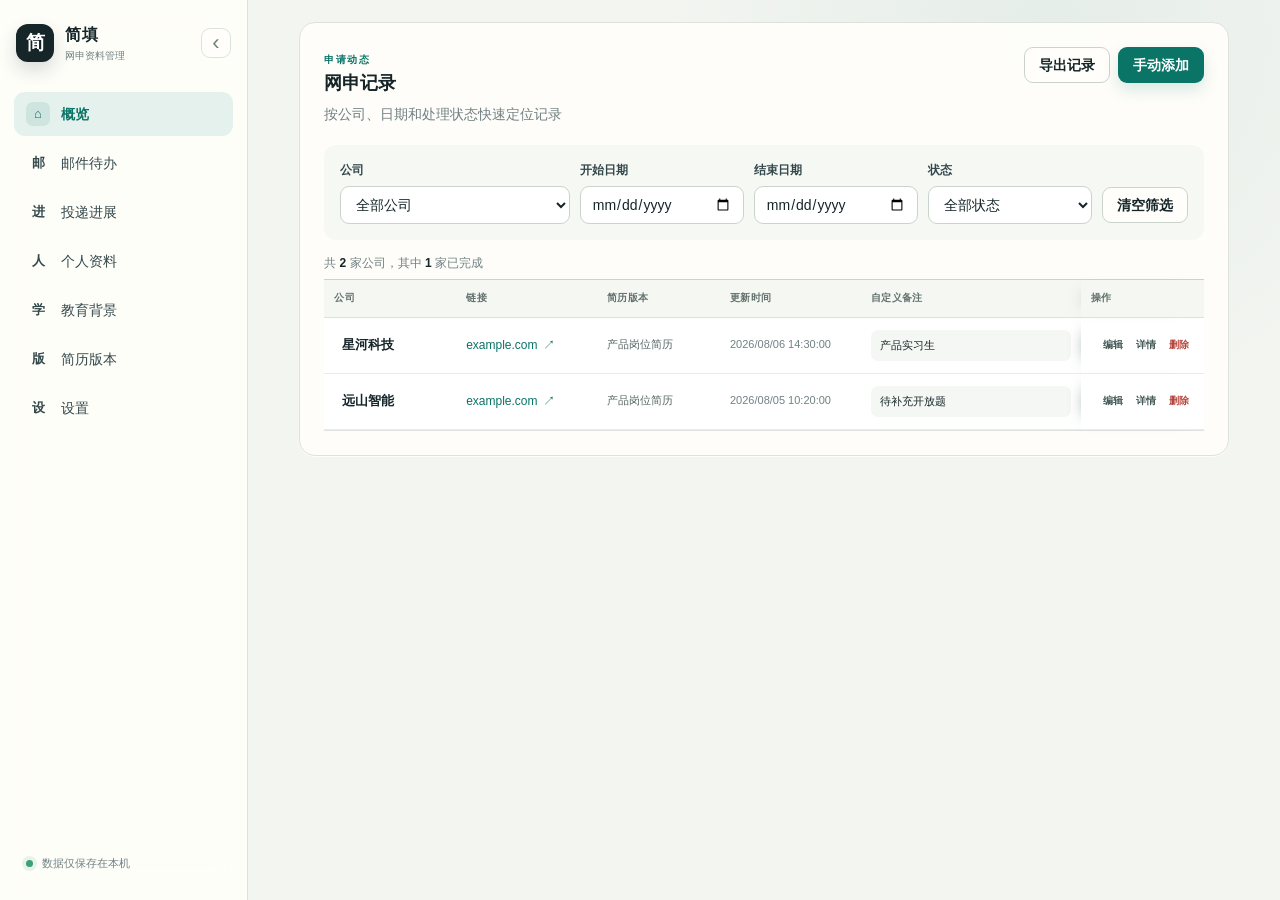
==== commit 28ad104d: "fix: refresh progress channels and clarify records" ====
--- a/options.html
+++ b/options.html
@@ -106,6 +106,7 @@
       <span class="progress-state expired">已过期</span>
       <span class="progress-state failed">读取失败</span>
       <span class="progress-state unconfigured">未配置</span>
+      <span class="progress-state unsupported">暂不支持</span>
       <span class="progress-tag manual" title="百度 / OPPO 反爬且登录态不可导出，无法后台自动巡检，需在已登录的 Chrome 标签页手动核对">手动核对</span>
     </div>
     <div class="progress-filters">
@@ -118,6 +119,7 @@
           <label><input type="checkbox" value="读取失败"> 读取失败</label>
           <label><input type="checkbox" value="需在Chrome核对"> 需在Chrome核对</label>
           <label><input type="checkbox" value="未配置"> 未配置</label>
+          <label><input type="checkbox" value="暂不支持"> 暂不支持</label>
         </div>
       </details>
     </div>
--- a/manager.css
+++ b/manager.css
@@ -787,16 +787,21 @@
 .mail-table th { position: sticky; top: 0; z-index: 1; padding: 9px 8px; background: #edf3ef; color: var(--caption); font-size: 9px; letter-spacing: .08em; text-align: left; text-transform: uppercase; }
 .mail-table td { padding: 10px 8px; border-top: 1px solid #e8ece6; vertical-align: top; font-size: 11px; }
 .mail-table th:nth-child(1) { width: 74px; }
-.mail-table th:nth-child(3) { width: 80px; }
-.mail-table th:nth-child(4) { width: 116px; }
-.mail-table th:nth-child(5) { width: 94px; }
-.mail-table th:nth-child(6) { width: 102px; }
+.mail-table th:nth-child(2) { width: 96px; }
+.mail-table th:nth-child(4) { width: 80px; }
+.mail-table th:nth-child(5) { width: 116px; }
+.mail-table th:nth-child(6) { width: 94px; }
+.mail-table th:nth-child(7) { width: 132px; }
 .mail-action { width: 100%; min-height: 28px; border: 1px solid var(--line); border-radius: 6px; color: var(--ink-soft); background: #fff; font-size: 11px; }
 .mail-table tr:hover td { background: #fbfcf8; }
-.mail-subject { overflow: hidden; color: var(--ink); font-weight: 650; text-overflow: ellipsis; white-space: nowrap; }
+.mail-company, .mail-subject { overflow: hidden; text-overflow: ellipsis; white-space: nowrap; }
+.mail-company { color: var(--ink); font-weight: 700; }
+.mail-subject { color: var(--ink); font-weight: 650; }
 .mail-table small { display: block; margin-top: 3px; overflow: hidden; color: var(--caption); text-overflow: ellipsis; white-space: nowrap; }
 .mail-category { color: var(--accent); font-weight: 700; }
 .mail-open { display: block; margin-top: 3px; color: var(--accent); font-size: 10px; text-decoration: none; }
+.mail-actions { display: grid; gap: 6px; }
+.mail-actions .mail-open { min-height: 20px; margin: 0; font-weight: 700; line-height: 20px; }
 .field-chip.danger { background: #f9e8e6; color: var(--danger); }
 
 .progress-board-surface { max-width: 980px; }
@@ -813,6 +818,7 @@
 .progress-state.live { background: #e4f3ea; color: var(--success); }
 .progress-state.expired { background: #fff1dd; color: var(--warning); }
 .progress-state.failed { background: #f9e8e6; color: var(--danger); }
+.progress-state.unsupported { background: #ecefeb; color: var(--caption); }
 .progress-state.unconfigured { background: #edf0ed; color: var(--caption); }
 .progress-tag {
   display: inline-flex;
@@ -948,5 +954,5 @@
   .sync-preferences, .mail-metrics, .mail-filters { grid-template-columns: 1fr; }
   .mail-hero { padding: 22px; }
   .mail-table-wrap { overflow-x: auto; }
-  .mail-table { min-width: 640px; }
-}
+  .mail-table { min-width: 780px; }
+}
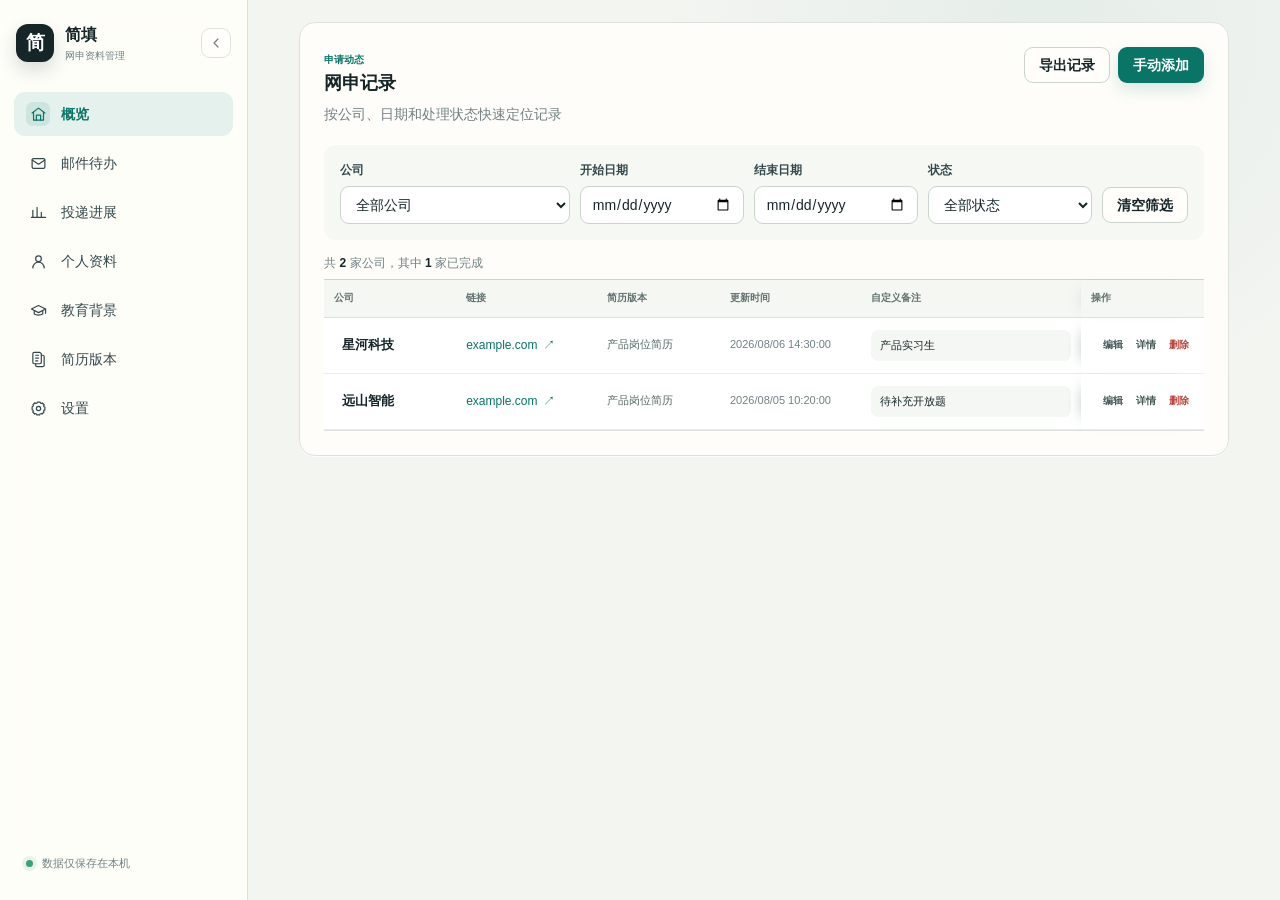
==== commit 1e8fdc5d: "feat: streamline data migration and improve autofill" ====
--- a/options.html
+++ b/options.html
@@ -7,6 +7,16 @@
   <link rel="stylesheet" href="manager.css">
 </head>
 <body>
+  <svg class="icon-sprite" aria-hidden="true">
+    <symbol id="icon-home" viewBox="0 0 24 24"><path d="m3 10 9-7 9 7"/><path d="M5 9v11h14V9"/><path d="M9 20v-7h6v7"/></symbol>
+    <symbol id="icon-mail" viewBox="0 0 24 24"><rect x="3" y="5" width="18" height="14" rx="2"/><path d="m3 7 9 6 9-6"/></symbol>
+    <symbol id="icon-progress" viewBox="0 0 24 24"><path d="M4 19V9"/><path d="M10 19V5"/><path d="M16 19v-7"/><path d="M22 19H2"/></symbol>
+    <symbol id="icon-user" viewBox="0 0 24 24"><circle cx="12" cy="8" r="4"/><path d="M4 21a8 8 0 0 1 16 0"/></symbol>
+    <symbol id="icon-school" viewBox="0 0 24 24"><path d="m2 10 10-5 10 5-10 5z"/><path d="M6 12v5c3 2 9 2 12 0v-5"/><path d="M22 10v6"/></symbol>
+    <symbol id="icon-files" viewBox="0 0 24 24"><path d="M14 2H6a2 2 0 0 0-2 2v12a2 2 0 0 0 2 2h8a2 2 0 0 0 2-2V4z"/><path d="M8 6h4M8 10h4M8 14h3"/><path d="M16 6h2a2 2 0 0 1 2 2v12a2 2 0 0 1-2 2h-8a2 2 0 0 1-2-2v-2"/></symbol>
+    <symbol id="icon-settings" viewBox="0 0 24 24"><circle cx="12" cy="12" r="3"/><path d="M19.4 15a1.7 1.7 0 0 0 .34 1.88l.06.06-2.83 2.83-.06-.06A1.7 1.7 0 0 0 15 19.4a1.7 1.7 0 0 0-1 .6 1.7 1.7 0 0 0-.4 1.1V21h-4v-.09A1.7 1.7 0 0 0 8.6 19.4a1.7 1.7 0 0 0-1.88.34l-.06.06-2.83-2.83.06-.06A1.7 1.7 0 0 0 4.6 15a1.7 1.7 0 0 0-.6-1 1.7 1.7 0 0 0-1.1-.4H3v-4h.09A1.7 1.7 0 0 0 4.6 8.6a1.7 1.7 0 0 0-.34-1.88l-.06-.06 2.83-2.83.06.06A1.7 1.7 0 0 0 9 4.6a1.7 1.7 0 0 0 1-.6 1.7 1.7 0 0 0 .4-1.1V3h4v.09A1.7 1.7 0 0 0 15.4 4.6a1.7 1.7 0 0 0 1.88-.34l.06-.06 2.83 2.83-.06.06A1.7 1.7 0 0 0 19.4 9c.2.37.55.72 1 .9.22.1.46.14.7.14H21v4h-.09A1.7 1.7 0 0 0 19.4 15z"/></symbol>
+    <symbol id="icon-chevron" viewBox="0 0 24 24"><path d="m15 18-6-6 6-6"/></symbol>
+  </svg>
   <div class="app-shell" id="appShell">
     <aside class="sidebar">
       <div class="sidebar-head">
@@ -14,16 +24,16 @@
           <span>简</span>
           <div class="brand-copy"><b>简填</b><small>网申资料管理</small></div>
         </div>
-        <button class="sidebar-toggle" id="sidebarToggle" type="button" aria-label="折叠侧栏" title="折叠侧栏">‹</button>
+        <button class="sidebar-toggle" id="sidebarToggle" type="button" aria-label="折叠侧栏" title="折叠侧栏"><svg><use href="#icon-chevron"></use></svg></button>
       </div>
       <nav id="nav" aria-label="主导航">
-        <button data-tab="home" class="active" title="概览"><span class="nav-icon">⌂</span><span class="nav-label">概览</span></button>
-        <button data-tab="mail" title="邮件待办"><span class="nav-icon">邮</span><span class="nav-label">邮件待办</span></button>
-        <button data-tab="progress" title="投递进展"><span class="nav-icon">进</span><span class="nav-label">投递进展</span></button>
-        <button data-tab="profile" title="个人资料"><span class="nav-icon">人</span><span class="nav-label">个人资料</span></button>
-        <button data-tab="growth" title="教育背景"><span class="nav-icon">学</span><span class="nav-label">教育背景</span></button>
-        <button data-tab="versions" title="简历版本"><span class="nav-icon">版</span><span class="nav-label">简历版本</span></button>
-        <button data-tab="api" title="设置"><span class="nav-icon">设</span><span class="nav-label">设置</span></button>
+        <button data-tab="home" class="active" title="概览"><span class="nav-icon"><svg><use href="#icon-home"></use></svg></span><span class="nav-label">概览</span></button>
+        <button data-tab="mail" title="邮件待办"><span class="nav-icon"><svg><use href="#icon-mail"></use></svg></span><span class="nav-label">邮件待办</span></button>
+        <button data-tab="progress" title="投递进展"><span class="nav-icon"><svg><use href="#icon-progress"></use></svg></span><span class="nav-label">投递进展</span></button>
+        <button data-tab="profile" title="个人资料"><span class="nav-icon"><svg><use href="#icon-user"></use></svg></span><span class="nav-label">个人资料</span></button>
+        <button data-tab="growth" title="教育背景"><span class="nav-icon"><svg><use href="#icon-school"></use></svg></span><span class="nav-label">教育背景</span></button>
+        <button data-tab="versions" title="简历版本"><span class="nav-icon"><svg><use href="#icon-files"></use></svg></span><span class="nav-label">简历版本</span></button>
+        <button data-tab="api" title="设置"><span class="nav-icon"><svg><use href="#icon-settings"></use></svg></span><span class="nav-label">设置</span></button>
       </nav>
       <div class="sidebar-foot"><span class="status-dot"></span><span class="nav-label">数据仅保存在本机</span></div>
     </aside>
@@ -75,7 +85,7 @@
       <div><span>待确认</span><strong id="mailReviewMetric">0</strong></div>
     </div>
     <div class="mail-filters">
-      <select id="mailStatusFilter"><option value="__default__">默认（隐藏已忽略）</option><option value="">全部状态</option><option>已写入</option><option>已完成</option><option>待确认</option><option>已忽略</option><option>失败</option></select>
+      <select id="mailStatusFilter"><option value="__default__">默认（隐藏已忽略）</option><option value="">全部状态</option><option>已写入</option><option>已完成</option><option>已挂</option><option>待确认</option><option>已忽略</option><option>失败</option></select>
       <select id="mailCategoryFilter"><option value="">全部分类</option><option>在线测评</option><option>ai面试</option><option>面试邀约</option></select>
       <select id="mailSort"><option value="received_desc">接收时间：最新优先</option><option value="received_asc">接收时间：最早优先</option><option value="deadline_asc">DDL：最早优先</option><option value="deadline_desc">DDL：最晚优先</option></select>
     </div>
@@ -107,7 +117,7 @@
       <span class="progress-state failed">读取失败</span>
       <span class="progress-state unconfigured">未配置</span>
       <span class="progress-state unsupported">暂不支持</span>
-      <span class="progress-tag manual" title="百度 / OPPO 反爬且登录态不可导出，无法后台自动巡检，需在已登录的 Chrome 标签页手动核对">手动核对</span>
+      <span class="progress-tag manual" title="百度 / OPPO / 大疆需要在当前 Chrome 标签页完成登录或验证码，并进行可见核对">手动核对</span>
     </div>
     <div class="progress-filters">
       <label class="progress-search"><span>⌕</span><input id="progressCompanyFilter" type="search" placeholder="搜索公司"></label>
@@ -126,7 +136,7 @@
     <div id="progressChannelList" class="progress-channel-list">
       <div class="empty">点击“立即巡检”后显示招聘网站登录态状态。</div>
     </div>
-    <p class="muted progress-login-note">两步接入：先点“① 登录”在当前浏览器完成密码自动填充、验证码或扫码，登录成功后点“② 连接并验证”，插件会自动保存登录态、验证可用并回写飞书。带“手动核对”标记的渠道（百度 / OPPO）因反爬且登录态不可导出，无法后台自动巡检，需保持已登录的 Chrome 标签页并点“② 连接并验证”按需查看。</p>
+    <p class="muted progress-login-note">两步接入：先点“① 登录”在当前浏览器完成密码自动填充、验证码或扫码，登录成功后点“② 连接并验证”，插件会自动保存登录态、验证可用并回写飞书。带“手动核对”标记的渠道（百度 / OPPO / 大疆）需保持已验证的 Chrome 标签页，并点“② 连接并验证”按需查看。</p>
   </div>
 </section>
 <section id="profile" class="section">
@@ -166,7 +176,7 @@
 <section id="versions" class="section">
   <div class="surface">
     <div class="surface-head">
-      <div><span class="section-kicker">版本库</span><h2>简历版本</h2><p>新建空白版本，或从现有简历完整提取实习经历</p></div>
+      <div><h2>简历版本</h2></div>
       <div class="head-actions"><button class="btn secondary" id="showImport">导入简历新建</button><button class="btn primary" id="addVersion">新建空白版本</button></div>
     </div>
     <div id="versionList"></div>
@@ -174,11 +184,11 @@
   </div>
   <div class="surface import-panel hidden" id="importPanel">
     <div class="surface-head">
-      <div><span class="section-kicker">导入新版本</span><h2>解析实习经历</h2><p>完整保留业务背景、职责和成果原文，不总结、不合并。</p></div>
+      <div><h2>解析简历</h2></div>
       <button class="icon-btn" id="closeImport" type="button" aria-label="关闭导入面板">×</button>
     </div>
     <div class="upload-box">
-      <label class="file-drop" for="resumeFile"><span class="upload-icon">↑</span><strong id="fileName">选择 PDF、DOCX、TXT 或 Markdown 简历</strong><small>文件只在本机读取，文本将发送到你配置的 AI 服务解析</small></label>
+      <label class="file-drop" for="resumeFile"><span class="upload-icon">↑</span><strong id="fileName">选择 PDF、DOCX、TXT 或 Markdown 简历</strong></label>
       <input id="resumeFile" type="file" accept=".pdf,.docx,.md,.txt">
       <button class="btn primary" id="parseResume">读取并解析</button>
     </div>
@@ -190,39 +200,24 @@
   <div class="surface settings-card">
     <div class="surface-head">
       <div>
-        <span class="section-kicker">模型服务</span>
-        <h2>AI 解析与匹配</h2>
-        <p>支持配置多个 OpenAI-compatible 模型版本，按顺序启用和自动降级。</p>
-      </div>
-      <button class="btn secondary" id="addAiProvider">添加模型版本</button>
-    </div>
-    <div class="rule-principles">
-      <span>按列表顺序调用</span>
-      <span>可单独启用 / 停用</span>
-      <span>限流或额度不足自动尝试下一个</span>
+        <h2>AI 模型</h2>
+      </div>
+      <button class="btn secondary" id="addAiProvider">添加模型</button>
     </div>
     <div id="aiProviderList"></div>
-    <div class="settings-actions"><span class="muted">保存模型时会申请对应 API 域名的访问权限；API Key 仅保存在本机。</span></div>
   </div>
   <div class="surface settings-card">
     <div class="surface-head">
       <div>
-        <span class="section-kicker">回答策略</span>
         <h2>AI 自动回答规则</h2>
-        <p>只使用你明确配置的事实与偏好；AI 仅识别网页问题，不推测答案。</p>
       </div>
       <button class="btn secondary" id="addAiRule">添加规则</button>
     </div>
-    <div class="rule-principles">
-      <span>固定答案不发送给模型</span>
-      <span>低置信度不自动填写</span>
-      <span>不会自动勾选协议</span>
-    </div>
     <div id="aiRuleList"></div>
   </div>
   <div class="surface settings-card">
     <div class="surface-head">
-      <div><span class="section-kicker">邮件配置</span><h2>126 / 163 IMAP</h2><p>使用邮箱客户端授权码，按设定周期查询收件箱。</p></div>
+      <div><h2>126 / 163 IMAP</h2></div>
     </div>
     <div class="form-grid">
       <div class="field"><label for="mailAddress">邮箱账号</label><input id="mailAddress" type="email" autocomplete="username" placeholder="填写 126 或 163 邮箱"></div>
@@ -233,7 +228,7 @@
   </div>
   <div class="surface settings-card">
     <div class="surface-head">
-      <div><span class="section-kicker">飞书写入</span><h2>目标多维表格</h2><p>唯一公司匹配后，仅更新 note、测评链接和 ddl。</p></div>
+      <div><h2>目标多维表格</h2></div>
     </div>
     <div class="form-grid">
       <div class="field"><label for="mailFeishuAppId">App ID</label><input id="mailFeishuAppId" autocomplete="off"></div>
@@ -255,35 +250,38 @@
       </div>
     </details>
   </div>
-  <div class="surface settings-card">
-    <div class="surface-head">
-      <div><span class="section-kicker">邮件运行方式</span><h2>同步与模型</h2><p id="mailAiSummary">读取现有 AI 设置中…</p></div>
+  <div class="surface settings-card data-migration-card">
+    <div class="surface-head"><div><h2>数据迁移</h2></div></div>
+    <div class="migration-actions">
+      <button class="btn primary" id="exportDataBackup">导出 JSON</button>
+      <label class="btn secondary" for="importDataBackup">导入 JSON</label>
+      <input id="importDataBackup" type="file" accept=".json,application/json">
+    </div>
+  </div>
+  <div class="surface settings-card">
+    <div class="surface-head">
+      <div><h2>邮件运行方式</h2></div>
     </div>
     <div class="sync-preferences">
       <label class="switch-row"><input id="mailAutoSync" type="checkbox"><span><b>启用自动同步</b><small>仅在浏览器运行期间触发</small></span></label>
       <div class="field"><label for="mailSyncIntervalHours">自动同步间隔（小时）</label><input id="mailSyncIntervalHours" type="number" min="0.5" max="168" step="0.5" value="12"></div>
       <div class="field"><label for="mailLookbackHours">邮件捕捉周期（小时）</label><input id="mailLookbackHours" type="number" min="1" max="720" step="1" value="24"></div>
     </div>
-    <div class="settings-actions">
-      <span class="muted">账号、授权码和飞书配置保存在本机浏览器。</span>
-      <button class="btn primary" id="saveMailSettings">保存邮件设置</button>
-    </div>
-  </div>
-  <div class="surface native-install-card">
-    <div class="surface-head">
-      <div><span class="section-kicker">一次性安装</span><h2>本地桥接</h2><p>扩展需要 Native Messaging 才能访问 IMAP。安装后日常使用无需终端。</p></div>
-    </div>
-    <div class="native-platform-switch" role="tablist" aria-label="选择本地桥接系统">
-      <button type="button" data-native-platform="macos" role="tab">macOS</button>
-      <button type="button" data-native-platform="windows" role="tab">Windows</button>
-    </div>
-    <p class="native-platform-hint" id="nativePlatformHint"></p>
+    <div class="settings-actions"><span></span><button class="btn primary" id="saveMailSettings">保存邮件设置</button></div>
+  </div>
+  <div class="surface settings-card native-install-card">
+    <div class="surface-head">
+      <div><h2>本地桥接</h2></div>
+      <div class="native-platform-switch" role="tablist" aria-label="选择本地桥接系统">
+        <button type="button" data-native-platform="macos" role="tab">macOS</button>
+        <button type="button" data-native-platform="windows" role="tab">Windows</button>
+      </div>
+    </div>
     <div class="install-command"><code id="mailInstallCommand"></code><button class="btn ghost small" id="copyMailInstall">复制</button></div>
-    <div class="settings-actions">
-      <span class="muted" id="localConfigStatus">运行安装脚本后，可从 native-host/.env 导入配置。</span>
+    <div class="native-install-actions">
+      <span id="localConfigStatus" aria-live="polite"></span>
       <button class="btn secondary" id="importLocalConfig">导入本地配置</button>
     </div>
-    <p class="muted native-install-doc"><a href="https://github.com/QWE38qwe/resume-autofill-cn/blob/main/docs/MAIL_SYNC_SETUP.md" target="_blank" rel="noopener">查看邮件同步与系统安装说明 ↗</a></p>
   </div>
 </section>
     </main>
--- a/manager.css
+++ b/manager.css
@@ -19,6 +19,11 @@
 * { box-sizing: border-box; }
 
 html { scroll-behavior: smooth; }
+.icon-sprite { position: absolute; width: 0; height: 0; overflow: hidden; }
+::selection { background: #bfe1d7; color: var(--ink); }
+* { scrollbar-color: #a9bbb4 transparent; scrollbar-width: thin; }
+*::-webkit-scrollbar { width: 9px; height: 9px; }
+*::-webkit-scrollbar-thumb { border: 2px solid transparent; border-radius: 999px; background: #a9bbb4; background-clip: padding-box; }
 
 body {
   margin: 0;
@@ -88,7 +93,7 @@
 }
 
 .logo b, .logo small { display: block; }
-.logo b { font-size: 16px; letter-spacing: .04em; }
+.logo b { font-size: 16px; letter-spacing: 0; }
 .logo small { margin-top: 1px; color: var(--caption); font-size: 10px; }
 .brand-copy, .nav-label { transition: opacity .14s ease, transform .2s ease; }
 
@@ -107,9 +112,8 @@
 .sidebar-toggle {
   flex: 0 0 30px;
   color: var(--caption);
-  font-size: 22px;
-  line-height: 1;
-}
+}
+.sidebar-toggle svg { width: 16px; height: 16px; fill: none; stroke: currentColor; stroke-linecap: round; stroke-linejoin: round; stroke-width: 1.8; }
 
 .sidebar-toggle:hover, .icon-btn:hover {
   border-color: var(--line-strong);
@@ -148,11 +152,9 @@
   width: 24px;
   height: 24px;
   border-radius: 7px;
-  font-family: "Songti SC", serif;
-  font-size: 13px;
-  font-weight: 700;
-}
-
+}
+
+.nav-icon svg { width: 17px; height: 17px; fill: none; stroke: currentColor; stroke-linecap: round; stroke-linejoin: round; stroke-width: 1.7; }
 #nav button.active .nav-icon { background: rgba(10, 116, 103, .1); }
 
 .sidebar-foot {
@@ -197,7 +199,7 @@
   color: var(--accent);
   font-size: 10px;
   font-weight: 800;
-  letter-spacing: .16em;
+  letter-spacing: 0;
   text-transform: uppercase;
 }
 
@@ -224,7 +226,7 @@
 }
 
 .surface:hover { border-color: var(--line-strong); }
-.surface h2 { margin: 0; font-size: 18px; letter-spacing: -.01em; }
+.surface h2 { margin: 0; font-size: 18px; letter-spacing: 0; }
 .dashboard-surface { max-width: 1120px; }
 
 .surface-head {
@@ -278,7 +280,7 @@
   color: var(--accent);
   font-size: 11px;
   font-weight: 800;
-  letter-spacing: .1em;
+  letter-spacing: 0;
 }
 .field-group-title:first-child {
   margin-top: 0;
@@ -404,7 +406,7 @@
   color: #62716e;
   font-size: 10px;
   font-weight: 750;
-  letter-spacing: .04em;
+  letter-spacing: 0;
   text-align: left;
   white-space: nowrap;
 }
@@ -617,6 +619,36 @@
 
 .version-summary .section-kicker { margin-bottom: 8px; }
 .work-description { margin-top: 11px; color: var(--ink-soft); line-height: 1.76; white-space: pre-wrap; }
+.version-file-field { min-width: 0; }
+
+.resume-file-binding {
+  display: flex;
+  align-items: center;
+  justify-content: space-between;
+  min-height: 66px;
+  gap: 18px;
+  padding: 11px 13px;
+  border: 1px solid #c8d8d1;
+  border-radius: 8px;
+  background: rgba(255, 255, 255, .82);
+}
+
+.resume-file-copy { display: grid; min-width: 0; gap: 3px; }
+.resume-file-copy strong { overflow: hidden; color: var(--ink); text-overflow: ellipsis; white-space: nowrap; }
+.resume-file-copy small { color: var(--caption); line-height: 1.5; }
+.resume-file-actions { display: flex; flex: 0 0 auto; align-items: center; gap: 8px; }
+.resume-file-actions input[type="file"] { position: absolute; width: 1px; height: 1px; overflow: hidden; opacity: 0; }
+.resume-file-inline {
+  min-height: 42px;
+  padding: 11px 12px;
+  overflow: hidden;
+  border: 1px solid var(--line);
+  border-radius: 8px;
+  background: #fff;
+  color: var(--ink-soft);
+  text-overflow: ellipsis;
+  white-space: nowrap;
+}
 
 .import-panel {
   border-color: #c7ddd5;
@@ -645,7 +677,7 @@
   grid-template-columns: 42px minmax(0, 1fr);
   gap: 2px 12px;
   align-items: center;
-  min-height: 76px;
+  min-height: 60px;
   padding: 12px 15px;
   border: 1px dashed #9cbdb1;
   border-radius: 12px;
@@ -656,7 +688,7 @@
 .file-drop:hover { border-color: var(--accent); background: #fff; }
 .file-drop strong { overflow: hidden; text-overflow: ellipsis; white-space: nowrap; }
 .file-drop small { grid-column: 2; color: var(--caption); }
-.upload-icon { display: grid; grid-row: 1 / span 2; place-items: center; width: 42px; height: 42px; border-radius: 11px; background: var(--accent-soft); color: var(--accent); font-size: 22px; }
+.upload-icon { display: grid; place-items: center; width: 42px; height: 42px; border-radius: 11px; background: var(--accent-soft); color: var(--accent); font-size: 22px; }
 .parse-status { min-height: 24px; margin-top: 13px; color: var(--caption); font-size: 12px; }
 .parse-status.error { color: var(--danger); }
 .parse-status.success { color: var(--success); }
@@ -678,17 +710,49 @@
 
 .parse-preview-head { display: flex; align-items: end; justify-content: space-between; gap: 14px; margin-bottom: 12px; }
 .parse-preview-head .field { flex: 1; max-width: 420px; }
+.parsed-basics { display: grid; grid-template-columns: repeat(4, minmax(0, 1fr)); gap: 10px; margin: 12px 0 18px; }
 .parsed-work { margin-top: 12px; padding: 17px; border: 1px solid var(--line); border-radius: 12px; background: #fff; }
 .parsed-work .modal-grid { margin-bottom: 12px; }
 .parsed-work textarea { min-height: 150px; }
 .bullet-hint { margin-top: 5px; color: var(--caption); font-size: 11px; }
 
-.ai-provider-list { display: grid; gap: 10px; margin-top: 14px; }
-.ai-provider-card { padding: 14px 15px; border: 1px solid var(--line); border-radius: 13px; background: #fff; }
-.ai-provider-card.disabled { opacity: .58; background: #f8f8f3; }
-.ai-provider-meta { display: flex; flex-wrap: wrap; gap: 6px; margin-top: 7px; color: var(--caption); font-size: 11px; }
-.ai-provider-meta span { max-width: 100%; overflow: hidden; padding: 3px 7px; border-radius: 999px; background: var(--accent-pale); text-overflow: ellipsis; white-space: nowrap; }
-.ai-provider-order { display: inline-flex; align-items: center; justify-content: center; min-width: 24px; height: 24px; margin-right: 8px; border-radius: 999px; background: var(--accent-soft); color: var(--accent); font-size: 11px; font-weight: 800; }
+.ai-provider-list { display: grid; gap: 8px; }
+.ai-provider-card {
+  display: grid;
+  grid-template-columns: 28px minmax(0, 1fr) auto;
+  align-items: center;
+  gap: 12px;
+  min-height: 58px;
+  padding: 10px 12px;
+  border: 1px solid var(--line);
+  border-radius: 10px;
+  background: #fff;
+  transition: border-color .15s ease, box-shadow .15s ease, opacity .15s ease;
+}
+.ai-provider-card:hover { border-color: #afc3ba; }
+.ai-provider-card.dragging { opacity: .45; }
+.ai-provider-card.drag-over { border-color: var(--accent); box-shadow: inset 0 0 0 1px var(--accent); }
+.ai-provider-card.disabled { background: #f8f9f5; color: var(--caption); }
+.ai-provider-name { min-width: 0; overflow: hidden; font-size: 13px; font-weight: 750; text-overflow: ellipsis; white-space: nowrap; }
+.ai-provider-actions { display: flex; align-items: center; gap: 12px; }
+.drag-handle {
+  display: grid;
+  place-items: center;
+  width: 28px;
+  height: 32px;
+  border-radius: 7px;
+  color: #87958f;
+  cursor: grab;
+}
+.drag-handle:active { cursor: grabbing; }
+.drag-handle svg { width: 16px; height: 16px; fill: currentColor; }
+.compact-switch { display: inline-flex; align-items: center; cursor: pointer; }
+.compact-switch input { position: absolute; width: 1px; height: 1px; opacity: 0; }
+.compact-switch span { position: relative; display: block; width: 34px; height: 20px; border-radius: 999px; background: #cbd3cf; transition: background .16s ease; }
+.compact-switch span::after { position: absolute; top: 3px; left: 3px; width: 14px; height: 14px; border-radius: 50%; background: #fff; box-shadow: 0 1px 3px rgba(22, 42, 39, .2); content: ""; transition: transform .16s ease; }
+.compact-switch input:checked + span { background: var(--accent); }
+.compact-switch input:checked + span::after { transform: translateX(14px); }
+.compact-switch input:focus-visible + span { box-shadow: 0 0 0 3px rgba(10, 116, 103, .16); }
 
 .mail-hero {
   position: relative;
@@ -718,7 +782,7 @@
   content: "";
 }
 
-.mail-hero h1 { margin: 2px 0 5px; font: 700 30px/1.2 "Songti SC", serif; letter-spacing: .02em; }
+.mail-hero h1 { margin: 2px 0 5px; font: 700 30px/1.2 "Songti SC", serif; letter-spacing: 0; }
 .mail-hero p { margin: 0; color: rgba(241, 248, 244, .7); }
 .mail-hero .section-kicker { color: #78cdb2; }
 .mail-hero-actions { position: relative; z-index: 1; display: flex; align-items: center; gap: 9px; flex-wrap: wrap; }
@@ -763,46 +827,122 @@
 .switch-row b, .switch-row small { display: block; }
 .switch-row b { font-size: 12px; }
 .switch-row small { margin-top: 2px; color: var(--caption); font-size: 10px; }
-
-.native-install-card { border-style: dashed; background: rgba(255, 254, 250, .68); }
-.native-platform-switch { display: inline-flex; gap: 3px; margin-bottom: 10px; padding: 3px; border: 1px solid var(--line); border-radius: 8px; background: #edf2ee; }
+.data-sync-toggle { margin-top: 14px; }
+.sync-state-pill {
+  display: inline-flex;
+  align-items: center;
+  align-self: flex-start;
+  min-height: 28px;
+  padding: 0 10px;
+  border-radius: 999px;
+  background: #edf0ed;
+  color: var(--caption);
+  font-size: 11px;
+  font-weight: 700;
+}
+.sync-state-pill.success { background: #e4f3ea; color: var(--success); }
+.sync-state-pill.syncing { background: #fff1dd; color: var(--warning); }
+.sync-state-pill.conflict, .sync-state-pill.error { background: #f9e8e6; color: var(--danger); }
+.data-sync-status {
+  display: grid;
+  grid-template-columns: minmax(150px, .36fr) minmax(0, 1fr);
+  gap: 14px;
+  margin-top: 16px;
+  padding: 12px 0;
+  border-top: 1px solid var(--line);
+  border-bottom: 1px solid var(--line);
+}
+.data-sync-status strong { color: var(--ink); }
+.data-sync-status span { color: var(--caption); }
+.data-sync-actions { display: flex; align-items: center; gap: 8px; margin-top: 14px; flex-wrap: wrap; }
+.data-sync-actions input[type="file"] { position: absolute; width: 1px; height: 1px; overflow: hidden; opacity: 0; }
+.data-sync-actions .btn { margin: 0; }
+.data-sync-actions .btn.disabled { opacity: .55; pointer-events: none; }
+.migration-actions { display: flex; gap: 9px; }
+.migration-actions input[type="file"] { position: absolute; width: 1px; height: 1px; overflow: hidden; opacity: 0; }
+.migration-actions .btn { margin: 0; }
+
+.native-install-card { background: rgba(255, 254, 250, .94); }
+.native-platform-switch { display: inline-flex; gap: 3px; padding: 3px; border: 1px solid var(--line); border-radius: 8px; background: #edf2ee; }
 .native-platform-switch button { min-width: 94px; min-height: 31px; border: 0; border-radius: 5px; color: var(--caption); background: transparent; cursor: pointer; font: 700 11px/1 "Avenir Next", sans-serif; }
 .native-platform-switch button.active { color: #fff; background: var(--accent); }
-.native-platform-hint { min-height: 34px; margin: 0 0 10px; color: var(--ink-soft); font-size: 11px; line-height: 1.5; }
 .install-command { display: flex; align-items: center; gap: 9px; padding: 9px 9px 9px 13px; border: 1px solid var(--line); border-radius: 10px; background: #152528; }
 .install-command code { min-width: 0; flex: 1; overflow: hidden; color: #c7e8dd; font: 11px/1.5 "SFMono-Regular", Consolas, monospace; text-overflow: ellipsis; white-space: nowrap; }
-.native-install-doc { margin: 12px 0 0; font-size: 11px; }
-.native-install-doc a { color: var(--accent); text-decoration: none; }
+.native-install-actions { display: flex; align-items: center; justify-content: flex-end; min-height: 36px; gap: 12px; margin-top: 12px; }
+.native-install-actions span { margin-right: auto; color: var(--caption); font-size: 11px; }
 
 .mail-metrics { display: grid; grid-template-columns: repeat(5, 1fr); gap: 8px; margin-bottom: 12px; }
 .mail-metrics > div { padding: 12px 13px; border: 1px solid var(--line); border-radius: 11px; background: #fafbf7; }
 .mail-metrics span, .mail-metrics strong { display: block; }
-.mail-metrics span { color: var(--caption); font-size: 10px; letter-spacing: .08em; }
+.mail-metrics span { color: var(--caption); font-size: 10px; letter-spacing: 0; }
 .mail-metrics strong { margin-top: 3px; font: 700 21px/1.1 "Avenir Next", sans-serif; }
 .mail-filters { display: grid; grid-template-columns: repeat(3, minmax(0, 1fr)); gap: 8px; margin-bottom: 10px; }
 .mail-filters select { height: 34px; border: 1px solid var(--line); border-radius: 9px; background: var(--surface); color: var(--ink-soft); }
 
 .mail-table-wrap { max-height: calc(100vh - 310px); overflow: auto; border: 1px solid var(--line); border-radius: 12px; }
-.mail-table { width: 100%; border-collapse: collapse; table-layout: fixed; }
-.mail-table th { position: sticky; top: 0; z-index: 1; padding: 9px 8px; background: #edf3ef; color: var(--caption); font-size: 9px; letter-spacing: .08em; text-align: left; text-transform: uppercase; }
+.mail-table { width: 100%; min-width: 1120px; border-collapse: collapse; table-layout: fixed; }
+.mail-table th { position: sticky; top: 0; z-index: 1; padding: 9px 8px; background: #edf3ef; color: var(--caption); font-size: 9px; letter-spacing: 0; text-align: left; text-transform: uppercase; }
 .mail-table td { padding: 10px 8px; border-top: 1px solid #e8ece6; vertical-align: top; font-size: 11px; }
 .mail-table th:nth-child(1) { width: 74px; }
 .mail-table th:nth-child(2) { width: 96px; }
 .mail-table th:nth-child(4) { width: 80px; }
 .mail-table th:nth-child(5) { width: 116px; }
 .mail-table th:nth-child(6) { width: 94px; }
-.mail-table th:nth-child(7) { width: 132px; }
-.mail-action { width: 100%; min-height: 28px; border: 1px solid var(--line); border-radius: 6px; color: var(--ink-soft); background: #fff; font-size: 11px; }
+.mail-table th:nth-child(7) { width: 170px; }
+.mail-table th:nth-child(8) { width: 216px; }
+.mail-table th:last-child, .mail-table td:last-child {
+  position: sticky;
+  right: 0;
+  z-index: 2;
+  background: #fff;
+  box-shadow: -10px 0 16px -16px rgba(23, 54, 49, .5);
+}
+.mail-table th:last-child { z-index: 3; background: #edf3ef; }
+.mail-table tr:hover td:last-child { background: #fbfcf8; }
+.mail-action { flex: 0 0 104px; width: 104px; height: 38px; border: 1px solid var(--line); border-radius: 6px; color: var(--ink-soft); background: #fff; font-size: 11px; }
 .mail-table tr:hover td { background: #fbfcf8; }
 .mail-company, .mail-subject { overflow: hidden; text-overflow: ellipsis; white-space: nowrap; }
 .mail-company { color: var(--ink); font-weight: 700; }
 .mail-subject { color: var(--ink); font-weight: 650; }
+.mail-note {
+  width: 100%;
+  height: 32px;
+  padding: 0 8px;
+  border-color: transparent;
+  border-radius: 6px;
+  background: #f4f6f2;
+  font-size: 11px;
+}
+.mail-note:hover, .mail-note:focus { border-color: var(--line-strong); background: #fff; }
 .mail-table small { display: block; margin-top: 3px; overflow: hidden; color: var(--caption); text-overflow: ellipsis; white-space: nowrap; }
 .mail-category { color: var(--accent); font-weight: 700; }
-.mail-open { display: block; margin-top: 3px; color: var(--accent); font-size: 10px; text-decoration: none; }
-.mail-actions { display: grid; gap: 6px; }
-.mail-actions .mail-open { min-height: 20px; margin: 0; font-weight: 700; line-height: 20px; }
+.mail-open { display: block; margin-top: 3px; color: var(--caption); font-size: 10px; text-decoration: none; }
+.mail-actions {
+  display: grid;
+  grid-template-columns: 84px 104px;
+  align-items: center;
+  gap: 8px;
+  width: 196px;
+  white-space: nowrap;
+}
+.mail-actions .mail-open {
+  display: inline-flex;
+  align-items: center;
+  justify-content: center;
+  width: 84px;
+  height: 38px;
+  margin: 0;
+  border: 1px solid var(--line);
+  border-radius: 6px;
+  background: #f4f5f1;
+  color: var(--caption);
+  font-weight: 700;
+  transition: border-color .15s ease, color .15s ease, background .15s ease;
+}
+.mail-actions a.mail-open:hover { border-color: #bcc7c1; background: #ecefeb; color: var(--ink-soft); }
+.mail-actions .mail-open.is-disabled { color: #aab2af; cursor: default; opacity: .68; }
 .field-chip.danger { background: #f9e8e6; color: var(--danger); }
+.field-chip.hung { background: #eee9f8; color: #68549b; }
 
 .progress-board-surface { max-width: 980px; }
 .progress-legend { display: flex; flex-wrap: wrap; gap: 8px; margin: 2px 0 15px; }
@@ -877,15 +1017,16 @@
   transition: opacity .22s ease, transform .22s ease;
 }
 .toast-host.show { opacity: 1; transform: translateY(0); }
-.toast-host.success { border-color: var(--success); border-left: 4px solid var(--success); }
-.toast-host.error { border-color: var(--danger); border-left: 4px solid var(--danger); }
-.toast-host.info { border-left: 4px solid var(--accent); }
+.toast-host.success { border-color: var(--success); background: #f4fbf6; }
+.toast-host.error { border-color: var(--danger); background: #fff7f6; }
+.toast-host.info { border-color: var(--accent); }
 .compact-toggle { display: inline-flex; align-items: center; gap: 7px; color: #d9e9e6; font-size: 12px; white-space: nowrap; }
 .compact-toggle input { accent-color: #75cbb0; width: 16px; height: 16px; }
 .mail-hero-actions select { min-height: 36px; border: 1px solid rgba(255,255,255,.3); border-radius: 8px; padding: 0 9px; color: #fff; background: rgba(0,0,0,.14); }
 
 .settings-card { max-width: 780px; }
 .settings-actions { justify-content: space-between; margin-top: 20px; }
+.modal-spacer { flex: 1; }
 
 .modal {
   position: fixed;
@@ -927,7 +1068,12 @@
   .sidebar-collapsed .brand-copy, .sidebar-collapsed .nav-label { width: auto; opacity: 1; transform: none; }
   .workspace { padding: 24px 18px 48px; }
   .two-col, .form-grid, .modal-grid { grid-template-columns: 1fr; }
+  .parsed-basics { grid-template-columns: repeat(2, minmax(0, 1fr)); }
   .surface-head, .parse-preview-head { align-items: stretch; flex-direction: column; }
+  .resume-file-binding { align-items: stretch; flex-direction: column; }
+  .resume-file-actions { flex-wrap: wrap; }
+  .data-sync-status { grid-template-columns: 1fr; gap: 3px; }
+  .data-sync-actions .btn { flex: 1 1 140px; }
   .head-actions { flex-wrap: wrap; }
   .full-span, .modal-grid .full-span { grid-column: auto; }
   .history-table .col-company { width: 14%; }
@@ -947,12 +1093,19 @@
   .upload-box { grid-template-columns: 1fr; }
   .record-title { flex-direction: column; }
   .record-actions { flex-wrap: wrap; }
+  .ai-provider-card { grid-template-columns: 28px minmax(0, 1fr) auto; }
+  .migration-actions { align-items: stretch; flex-direction: column; }
+  .migration-actions .btn { width: 100%; }
+  .native-install-actions { align-items: stretch; flex-direction: column; }
+  .native-install-actions .btn { width: 100%; }
   .company-cell .field-chip { display: none; }
   .history-table th { font-size: 9px; }
   .history-table td, .version-cell, .time-cell { font-size: 9px; }
   .table-action { padding-inline: 3px; font-size: 9px; }
   .sync-preferences, .mail-metrics, .mail-filters { grid-template-columns: 1fr; }
+  .data-sync-card .settings-actions { align-items: stretch; flex-direction: column; }
+  .data-sync-card .settings-actions .btn { width: 100%; white-space: nowrap; }
   .mail-hero { padding: 22px; }
   .mail-table-wrap { overflow-x: auto; }
-  .mail-table { min-width: 780px; }
-}
+  .mail-table { min-width: 840px; }
+}
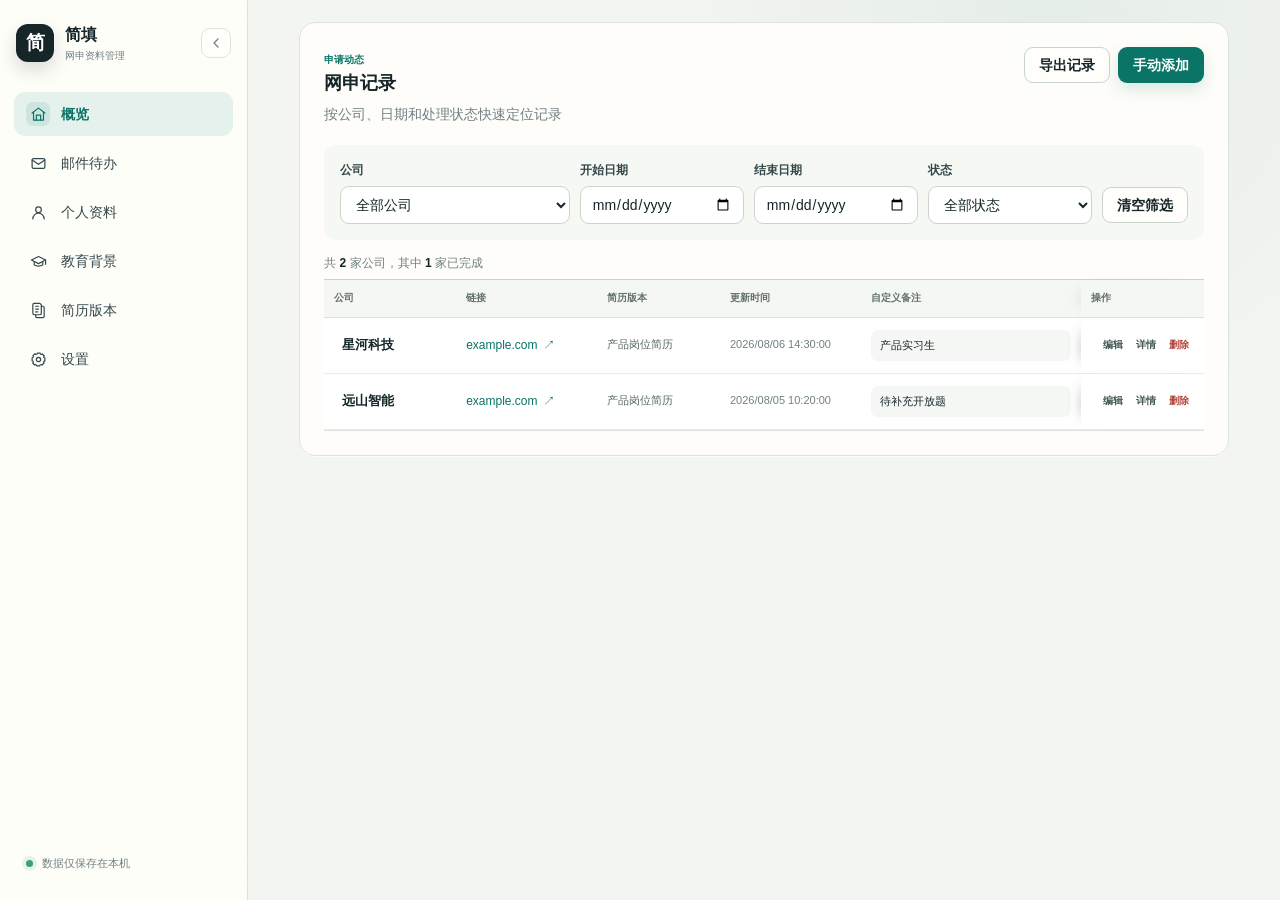
==== commit 5685fa62: "feat: local mail tasks and calendar workflow" ====
--- a/options.html
+++ b/options.html
@@ -10,7 +10,6 @@
   <svg class="icon-sprite" aria-hidden="true">
     <symbol id="icon-home" viewBox="0 0 24 24"><path d="m3 10 9-7 9 7"/><path d="M5 9v11h14V9"/><path d="M9 20v-7h6v7"/></symbol>
     <symbol id="icon-mail" viewBox="0 0 24 24"><rect x="3" y="5" width="18" height="14" rx="2"/><path d="m3 7 9 6 9-6"/></symbol>
-    <symbol id="icon-progress" viewBox="0 0 24 24"><path d="M4 19V9"/><path d="M10 19V5"/><path d="M16 19v-7"/><path d="M22 19H2"/></symbol>
     <symbol id="icon-user" viewBox="0 0 24 24"><circle cx="12" cy="8" r="4"/><path d="M4 21a8 8 0 0 1 16 0"/></symbol>
     <symbol id="icon-school" viewBox="0 0 24 24"><path d="m2 10 10-5 10 5-10 5z"/><path d="M6 12v5c3 2 9 2 12 0v-5"/><path d="M22 10v6"/></symbol>
     <symbol id="icon-files" viewBox="0 0 24 24"><path d="M14 2H6a2 2 0 0 0-2 2v12a2 2 0 0 0 2 2h8a2 2 0 0 0 2-2V4z"/><path d="M8 6h4M8 10h4M8 14h3"/><path d="M16 6h2a2 2 0 0 1 2 2v12a2 2 0 0 1-2 2h-8a2 2 0 0 1-2-2v-2"/></symbol>
@@ -29,7 +28,6 @@
       <nav id="nav" aria-label="主导航">
         <button data-tab="home" class="active" title="概览"><span class="nav-icon"><svg><use href="#icon-home"></use></svg></span><span class="nav-label">概览</span></button>
         <button data-tab="mail" title="邮件待办"><span class="nav-icon"><svg><use href="#icon-mail"></use></svg></span><span class="nav-label">邮件待办</span></button>
-        <button data-tab="progress" title="投递进展"><span class="nav-icon"><svg><use href="#icon-progress"></use></svg></span><span class="nav-label">投递进展</span></button>
         <button data-tab="profile" title="个人资料"><span class="nav-icon"><svg><use href="#icon-user"></use></svg></span><span class="nav-label">个人资料</span></button>
         <button data-tab="growth" title="教育背景"><span class="nav-icon"><svg><use href="#icon-school"></use></svg></span><span class="nav-label">教育背景</span></button>
         <button data-tab="versions" title="简历版本"><span class="nav-icon"><svg><use href="#icon-files"></use></svg></span><span class="nav-label">简历版本</span></button>
@@ -75,68 +73,46 @@
   <div class="surface mail-board-surface">
     <div class="surface-head">
       <div><span class="section-kicker" id="mailLookbackLabel">最近 24 小时</span><h2>读取记录</h2><p id="mailLastSync">尚未同步</p></div>
-      <button class="btn ghost" id="retryMailReview">重试待确认</button>
+      <div class="mail-view-actions">
+        <div class="mail-view-switch" role="group" aria-label="邮件待办视图">
+          <button type="button" class="active" data-mail-view="board">看板</button>
+          <button type="button" data-mail-view="calendar">日历</button>
+        </div>
+        <button class="btn ghost" id="retryMailReview">重新识别公司</button>
+      </div>
     </div>
     <div class="mail-metrics">
       <div><span>读取</span><strong id="mailFetchedMetric">0</strong></div>
-      <div><span>写入</span><strong id="mailUpdatedMetric">0</strong></div>
+      <div><span>待办</span><strong id="mailUpdatedMetric">0</strong></div>
       <div><span>忽略</span><strong id="mailIgnoredMetric">0</strong></div>
-      <div><span>跳过</span><strong id="mailSkippedMetric">0</strong></div>
-      <div><span>待确认</span><strong id="mailReviewMetric">0</strong></div>
+      <div><span>重复</span><strong id="mailSkippedMetric">0</strong></div>
+      <div><span>公司待修正</span><strong id="mailReviewMetric">0</strong></div>
     </div>
     <div class="mail-filters">
-      <select id="mailStatusFilter"><option value="__default__">默认（隐藏已忽略）</option><option value="">全部状态</option><option>已写入</option><option>已完成</option><option>已挂</option><option>待确认</option><option>已忽略</option><option>失败</option></select>
+      <select id="mailStatusFilter"><option value="__default__">默认（隐藏已忽略）</option><option value="">全部状态</option><option>待办</option><option>已完成</option><option>已挂</option><option>已忽略</option><option>失败</option></select>
       <select id="mailCategoryFilter"><option value="">全部分类</option><option>在线测评</option><option>ai面试</option><option>面试邀约</option></select>
       <select id="mailSort"><option value="received_desc">接收时间：最新优先</option><option value="received_asc">接收时间：最早优先</option><option value="deadline_asc">DDL：最早优先</option><option value="deadline_desc">DDL：最晚优先</option></select>
     </div>
-    <div id="mailHistoryTable"><div class="empty">同步后会显示读取过的邮件及处理结果</div></div>
-  </div>
-</section>
-<section id="progress" class="section">
-  <div class="mail-hero progress-hero">
-    <div>
-      <span class="section-kicker">APPLICATION PULSE</span>
-      <h1>投递进展</h1>
-      <p>仅读取已登录招聘网站的投递页，并同步登录态可用状态。</p>
-    </div>
-    <div class="mail-hero-actions">
-      <span class="bridge-state" id="progressBridgeStatus"><i></i>等待巡检</span>
-      <label class="compact-toggle"><input type="checkbox" id="progressAutoSync" checked> 自动巡检</label>
-      <select id="progressIntervalHours" aria-label="投递进展巡检间隔"><option value="12">12 小时</option><option value="6">6 小时</option><option value="24">24 小时</option></select>
-      <button class="btn primary" id="runProgressMonitor">立即巡检</button>
-    </div>
-  </div>
-  <div class="surface progress-board-surface">
-    <div class="surface-head">
-      <div><span class="section-kicker">本机登录态</span><h2>渠道状态</h2><p id="progressLastRun">尚未巡检</p></div>
-      <span class="muted" id="progressUpdatedCount">本次更新 0 条飞书记录</span>
-    </div>
-    <div class="progress-legend">
-      <span class="progress-state live">生效中</span>
-      <span class="progress-state expired">已过期</span>
-      <span class="progress-state failed">读取失败</span>
-      <span class="progress-state unconfigured">未配置</span>
-      <span class="progress-state unsupported">暂不支持</span>
-      <span class="progress-tag manual" title="百度 / OPPO / 大疆需要在当前 Chrome 标签页完成登录或验证码，并进行可见核对">手动核对</span>
-    </div>
-    <div class="progress-filters">
-      <label class="progress-search"><span>⌕</span><input id="progressCompanyFilter" type="search" placeholder="搜索公司"></label>
-      <details id="progressStatusFilters" class="progress-status-menu">
-        <summary id="progressStatusFilterSummary">全部状态</summary>
-        <div class="progress-status-options" aria-label="按状态筛选">
-          <label><input type="checkbox" value="生效中"> 生效中</label>
-          <label><input type="checkbox" value="已过期"> 已过期</label>
-          <label><input type="checkbox" value="读取失败"> 读取失败</label>
-          <label><input type="checkbox" value="需在Chrome核对"> 需在Chrome核对</label>
-          <label><input type="checkbox" value="未配置"> 未配置</label>
-          <label><input type="checkbox" value="暂不支持"> 暂不支持</label>
+    <div id="mailBoardView">
+      <div id="mailHistoryTable"><div class="empty">同步后会显示读取过的邮件及处理结果</div></div>
+    </div>
+    <div id="mailCalendarView" class="mail-calendar-view hidden">
+      <div class="mail-calendar-main">
+        <div class="mail-calendar-toolbar">
+          <button class="icon-button" id="mailCalendarPrev" type="button" aria-label="上个月">‹</button>
+          <button class="btn ghost small" id="mailCalendarToday" type="button">今天</button>
+          <strong id="mailCalendarTitle"></strong>
+          <button class="icon-button" id="mailCalendarNext" type="button" aria-label="下个月">›</button>
         </div>
-      </details>
-    </div>
-    <div id="progressChannelList" class="progress-channel-list">
-      <div class="empty">点击“立即巡检”后显示招聘网站登录态状态。</div>
-    </div>
-    <p class="muted progress-login-note">两步接入：先点“① 登录”在当前浏览器完成密码自动填充、验证码或扫码，登录成功后点“② 连接并验证”，插件会自动保存登录态、验证可用并回写飞书。带“手动核对”标记的渠道（百度 / OPPO / 大疆）需保持已验证的 Chrome 标签页，并点“② 连接并验证”按需查看。</p>
+        <div class="mail-calendar-weekdays" aria-hidden="true"><span>一</span><span>二</span><span>三</span><span>四</span><span>五</span><span>六</span><span>日</span></div>
+        <div id="mailCalendarGrid" class="mail-calendar-grid"></div>
+      </div>
+      <aside class="mail-day-panel">
+        <div class="mail-day-head"><div><span class="section-kicker">当日日程</span><h3 id="mailSelectedDate"></h3></div><button class="btn ghost small" id="mailAgendaToggle" type="button">展开日程</button></div>
+        <div id="mailDayAgenda" class="mail-day-agenda"></div>
+        <label class="mail-day-note"><span>日期备注</span><textarea id="mailCalendarNote" rows="5" placeholder="记录当天安排、复盘或提醒"></textarea></label>
+      </aside>
+    </div>
   </div>
 </section>
 <section id="profile" class="section">
@@ -197,7 +173,8 @@
   </div>
 </section>
 <section id="api" class="section">
-  <div class="surface settings-card">
+  <div class="settings-group" role="presentation">AI</div>
+<div class="surface settings-card">
     <div class="surface-head">
       <div>
         <h2>AI 模型</h2>
@@ -215,7 +192,9 @@
     </div>
     <div id="aiRuleList"></div>
   </div>
-  <div class="surface settings-card">
+  
+  <div class="settings-group" role="presentation">邮箱与同步</div>
+<div class="surface settings-card">
     <div class="surface-head">
       <div><h2>126 / 163 IMAP</h2></div>
     </div>
@@ -228,46 +207,27 @@
   </div>
   <div class="surface settings-card">
     <div class="surface-head">
-      <div><h2>目标多维表格</h2></div>
-    </div>
-    <div class="form-grid">
-      <div class="field"><label for="mailFeishuAppId">App ID</label><input id="mailFeishuAppId" autocomplete="off"></div>
-      <div class="field"><label for="mailFeishuSecret">App Secret</label><input id="mailFeishuSecret" type="text" autocomplete="off"></div>
-      <div class="field"><label for="mailBaseToken">Base Token</label><input id="mailBaseToken" autocomplete="off"></div>
-      <div class="field"><label for="mailTableId">Table ID</label><input id="mailTableId" value="tblhXjQP5FKvqWUm"></div>
-    </div>
-    <details class="advanced-fields">
-      <summary>字段映射</summary>
-      <div class="form-grid">
-        <div class="field"><label for="mailCompanyField">公司字段</label><input id="mailCompanyField" value="公司"></div>
-        <div class="field"><label for="mailNoteField">分类字段</label><input id="mailNoteField" value="note"></div>
-        <div class="field"><label for="mailLinkField">链接字段</label><input id="mailLinkField" value="测评链接"></div>
-        <div class="field"><label for="mailDdlField">截止时间字段</label><input id="mailDdlField" value="ddl"></div>
-        <div class="field"><label for="mailParentField">父记录字段</label><input id="mailParentField" value="父记录"></div>
-        <div class="field"><label for="mailReceivedAtField">邮件时间字段</label><input id="mailReceivedAtField" value="开始日期"></div>
-        <div class="field"><label for="mailSubjectField">邮件主题字段</label><input id="mailSubjectField" value="最新进展记录"></div>
-        <div class="field"><label for="mailCookieStatusField">Cookie 状态字段</label><input id="mailCookieStatusField" value="Cookie状态"></div>
-      </div>
-    </details>
-  </div>
-  <div class="surface settings-card data-migration-card">
+      <div><h2>邮件运行方式</h2></div>
+    </div>
+    <div class="sync-preferences">
+      <label class="switch-row"><input id="mailAutoSync" type="checkbox"><span><b>启用自动同步</b></span></label>
+      <div class="field"><label for="mailSyncIntervalHours">同步间隔</label><input id="mailSyncIntervalHours" type="number" min="0.5" max="168" step="0.5" value="12"></div>
+      <div class="field"><label for="mailLookbackHours">回看窗口</label><input id="mailLookbackHours" type="number" min="1" max="720" step="1" value="24"></div>
+    </div>
+    <div class="settings-actions"><span></span><button class="btn primary" id="saveMailSettings">保存</button></div>
+  </div>
+  
+  <div class="settings-group" role="presentation">数据与本地</div>
+<div class="surface settings-card data-migration-card">
     <div class="surface-head"><div><h2>数据迁移</h2></div></div>
     <div class="migration-actions">
       <button class="btn primary" id="exportDataBackup">导出 JSON</button>
       <label class="btn secondary" for="importDataBackup">导入 JSON</label>
       <input id="importDataBackup" type="file" accept=".json,application/json">
-    </div>
-  </div>
-  <div class="surface settings-card">
-    <div class="surface-head">
-      <div><h2>邮件运行方式</h2></div>
-    </div>
-    <div class="sync-preferences">
-      <label class="switch-row"><input id="mailAutoSync" type="checkbox"><span><b>启用自动同步</b><small>仅在浏览器运行期间触发</small></span></label>
-      <div class="field"><label for="mailSyncIntervalHours">自动同步间隔（小时）</label><input id="mailSyncIntervalHours" type="number" min="0.5" max="168" step="0.5" value="12"></div>
-      <div class="field"><label for="mailLookbackHours">邮件捕捉周期（小时）</label><input id="mailLookbackHours" type="number" min="1" max="720" step="1" value="24"></div>
-    </div>
-    <div class="settings-actions"><span></span><button class="btn primary" id="saveMailSettings">保存邮件设置</button></div>
+      <label class="btn secondary" for="importResumeMarkdown">导入 MD 简历</label>
+      <input id="importResumeMarkdown" type="file" accept=".md,.txt,text/markdown,text/plain">
+<div id="mdImportStatus" class="parse-status" aria-live="polite"></div>
+    </div>
   </div>
   <div class="surface settings-card native-install-card">
     <div class="surface-head">
@@ -289,6 +249,7 @@
   <div id="modal" class="modal" role="dialog" aria-modal="true"><div class="modal-box"><div id="modalBody"></div></div></div>
   <script src="vendor/fflate.min.js"></script>
   <script src="scripts/readme-demo.js"></script>
+  <script src="scripts/md-resume-parse.js"></script>
   <script src="manager.js"></script>
 </body>
 </html>
--- a/manager.css
+++ b/manager.css
@@ -788,9 +788,6 @@
 .mail-hero-actions { position: relative; z-index: 1; display: flex; align-items: center; gap: 9px; flex-wrap: wrap; }
 .mail-hero .btn.secondary { border-color: rgba(255, 255, 255, .2); background: rgba(255, 255, 255, .08); color: #fff; }
 .mail-hero .btn.primary { background: #75cbb0; color: #15312f; box-shadow: none; }
-.progress-hero { background: linear-gradient(135deg, #1b2e38, #24515a); }
-.progress-hero .section-kicker { color: #8ed3df; }
-
 .bridge-state {
   display: inline-flex;
   align-items: center;
@@ -817,6 +814,10 @@
 
 .mail-layout .settings-card { max-width: none; }
 .mail-board-surface { min-width: 0; }
+.mail-view-actions { display: flex; align-items: center; gap: 9px; }
+.mail-view-switch { display: inline-flex; gap: 3px; padding: 3px; border: 1px solid var(--line); border-radius: 9px; background: #edf2ee; }
+.mail-view-switch button { min-width: 54px; min-height: 29px; border: 0; border-radius: 6px; color: var(--caption); background: transparent; cursor: pointer; font-size: 11px; font-weight: 700; }
+.mail-view-switch button.active { color: #fff; background: var(--accent); }
 .advanced-fields { margin-top: 18px; border-top: 1px solid var(--line); }
 .advanced-fields summary { padding: 14px 0 0; color: var(--caption); cursor: pointer; font-size: 12px; }
 .advanced-fields .form-grid { margin-top: 14px; }
@@ -888,8 +889,9 @@
 .mail-table th:nth-child(4) { width: 80px; }
 .mail-table th:nth-child(5) { width: 116px; }
 .mail-table th:nth-child(6) { width: 94px; }
-.mail-table th:nth-child(7) { width: 170px; }
-.mail-table th:nth-child(8) { width: 216px; }
+.mail-table th:nth-child(7) { width: 158px; }
+.mail-table th:nth-child(8) { width: 170px; }
+.mail-table th:nth-child(9) { width: 216px; }
 .mail-table th:last-child, .mail-table td:last-child {
   position: sticky;
   right: 0;
@@ -903,6 +905,8 @@
 .mail-table tr:hover td { background: #fbfcf8; }
 .mail-company, .mail-subject { overflow: hidden; text-overflow: ellipsis; white-space: nowrap; }
 .mail-company { color: var(--ink); font-weight: 700; }
+.mail-company-input { width: 100%; min-width: 110px; border: 1px solid transparent; background: transparent; color: var(--ink); font: inherit; font-weight: 700; padding: 6px 4px; border-radius: 6px; }
+.mail-company-input:focus { border-color: var(--line-strong); background: #fff; outline: none; }
 .mail-subject { color: var(--ink); font-weight: 650; }
 .mail-note {
   width: 100%;
@@ -914,6 +918,7 @@
   font-size: 11px;
 }
 .mail-note:hover, .mail-note:focus { border-color: var(--line-strong); background: #fff; }
+.mail-completed-at { width: 100%; min-width: 142px; height: 32px; padding: 0 7px; border: 1px solid var(--line); border-radius: 6px; background: #fff; color: var(--ink-soft); font-size: 10px; }
 .mail-table small { display: block; margin-top: 3px; overflow: hidden; color: var(--caption); text-overflow: ellipsis; white-space: nowrap; }
 .mail-category { color: var(--accent); font-weight: 700; }
 .mail-open { display: block; margin-top: 3px; color: var(--caption); font-size: 10px; text-decoration: none; }
@@ -944,57 +949,52 @@
 .field-chip.danger { background: #f9e8e6; color: var(--danger); }
 .field-chip.hung { background: #eee9f8; color: #68549b; }
 
-.progress-board-surface { max-width: 980px; }
-.progress-legend { display: flex; flex-wrap: wrap; gap: 8px; margin: 2px 0 15px; }
-.progress-state {
-  display: inline-flex;
-  align-items: center;
-  min-height: 24px;
-  padding: 0 9px;
-  border-radius: 999px;
-  font-size: 11px;
-  font-weight: 700;
-}
-.progress-state.live { background: #e4f3ea; color: var(--success); }
-.progress-state.expired { background: #fff1dd; color: var(--warning); }
-.progress-state.failed { background: #f9e8e6; color: var(--danger); }
-.progress-state.unsupported { background: #ecefeb; color: var(--caption); }
-.progress-state.unconfigured { background: #edf0ed; color: var(--caption); }
-.progress-tag {
-  display: inline-flex;
-  align-items: center;
-  margin-left: 6px;
-  padding: 1px 7px;
-  border-radius: 999px;
-  font-size: 10px;
-  font-weight: 700;
-  vertical-align: middle;
-}
-.progress-tag.manual { background: #eae6f7; color: #5b4bb0; cursor: help; }
-.progress-table-wrap { overflow-x: auto; border: 1px solid var(--line); border-radius: 8px; }
-.progress-filters { display: flex; align-items: center; justify-content: space-between; gap: 12px; margin: 0 0 12px; }
-.progress-search { display: flex; align-items: center; gap: 7px; min-width: 210px; padding: 0 10px; border: 1px solid var(--line); border-radius: 6px; background: #fff; color: var(--caption); }
-.progress-search input { width: 100%; min-height: 32px; border: 0; outline: 0; background: transparent; font: inherit; }
-.progress-status-menu { position: relative; min-width: 148px; }
-.progress-status-menu summary { display: flex; align-items: center; justify-content: space-between; min-height: 34px; padding: 0 10px; border: 1px solid var(--line); border-radius: 6px; color: var(--ink); background: #fff; cursor: pointer; font-size: 12px; list-style: none; }
-.progress-status-menu summary::-webkit-details-marker { display: none; }
-.progress-status-menu summary::after { content: "⌄"; color: var(--caption); font-size: 15px; }
-.progress-status-menu[open] summary { border-color: var(--accent); }
-.progress-status-options { position: absolute; z-index: 8; right: 0; top: calc(100% + 5px); width: 178px; padding: 6px; border: 1px solid var(--line); border-radius: 7px; background: #fff; box-shadow: 0 10px 24px rgba(18, 44, 41, .14); }
-.progress-status-options label { display: flex; align-items: center; gap: 7px; min-height: 31px; padding: 0 7px; border-radius: 4px; color: var(--ink); font-size: 12px; cursor: pointer; }
-.progress-status-options label:hover { background: #eef5f0; }
-.progress-status-options input { accent-color: var(--accent); }
-.progress-table { width: 100%; border-collapse: collapse; font-size: 12px; }
-.progress-table th { padding: 10px 12px; color: var(--caption); font-size: 10px; text-align: left; background: #edf3ef; }
-.progress-table td { padding: 12px; border-top: 1px solid var(--line); vertical-align: middle; }
-.progress-table td strong, .progress-table td small { display: block; }
-.progress-table td small { max-width: 210px; margin-top: 4px; overflow: hidden; color: var(--caption); font-size: 10px; text-overflow: ellipsis; white-space: nowrap; }
-.progress-actions { display: flex; align-items: center; gap: 7px; white-space: nowrap; }
 .icon-button { width: 28px; height: 28px; border: 1px solid var(--line); border-radius: 6px; color: var(--accent); background: transparent; cursor: pointer; font-size: 17px; line-height: 1; }
 .icon-button:hover { background: #e8f4ee; }
-.progress-login { margin-top: 10px; padding: 5px 9px; font-size: 11px; }
-.progress-login-note { margin: 14px 0 0; font-size: 11px; }
-.progress-save-verify { padding: 5px 12px; font-size: 12px; }
+
+.mail-calendar-view { display: grid; grid-template-columns: minmax(0, 1fr) 300px; gap: 16px; align-items: start; }
+.mail-calendar-view.agenda-collapsed { grid-template-columns: minmax(0, 1fr); }
+.mail-calendar-view.agenda-collapsed .mail-day-panel { display: none; }
+.mail-calendar-toolbar { display: grid; grid-template-columns: 32px 54px 1fr 32px; align-items: center; gap: 7px; margin-bottom: 10px; }
+.mail-calendar-toolbar strong { text-align: center; font: 700 17px/1.2 "Songti SC", serif; }
+.mail-calendar-weekdays, .mail-calendar-grid { display: grid; grid-template-columns: repeat(7, minmax(0, 1fr)); }
+.mail-calendar-weekdays { border: 1px solid var(--line); border-bottom: 0; border-radius: 10px 10px 0 0; background: #edf3ef; }
+.mail-calendar-weekdays span { padding: 8px; color: var(--caption); font-size: 10px; font-weight: 700; text-align: center; }
+.mail-calendar-grid { overflow: hidden; border-top: 1px solid var(--line); border-left: 1px solid var(--line); border-radius: 0 0 10px 10px; }
+.mail-calendar-day { min-width: 0; min-height: 112px; padding: 7px; overflow: hidden; border: 0; border-right: 1px solid var(--line); border-bottom: 1px solid var(--line); background: #fff; color: var(--ink); cursor: pointer; text-align: left; }
+.mail-calendar-day:hover, .mail-calendar-day.is-selected { background: #f1f7f3; }
+.mail-calendar-day.is-selected { box-shadow: inset 0 0 0 2px var(--accent); }
+.mail-calendar-day.is-outside { background: #f7f8f5; color: #a0aaa5; }
+.mail-calendar-day-number { display: inline-flex; align-items: center; justify-content: center; width: 24px; height: 24px; border-radius: 50%; font-size: 11px; font-weight: 700; }
+.mail-calendar-day.is-today .mail-calendar-day-number { background: var(--accent); color: #fff; }
+.mail-calendar-events { display: grid; gap: 4px; margin-top: 4px; }
+.mail-calendar-event { display: grid; grid-template-columns: minmax(0, 1fr) 34px; gap: 3px; align-items: center; padding: 3px 5px; border-left: 3px solid #2c9b7f; border-radius: 4px; background: #e7f4ee; color: #275148; font-size: 9px; }
+.mail-calendar-event.is-ai { border-color: #6876bc; background: #eeeff9; color: #444f8d; }
+.mail-calendar-event.is-interview { border-color: #ca8b35; background: #fff4df; color: #825d27; }
+.mail-calendar-event.is-completed { opacity: .66; }
+.mail-calendar-event time { font-variant-numeric: tabular-nums; }
+.mail-calendar-event b { overflow: hidden; text-overflow: ellipsis; white-space: nowrap; }
+.mail-calendar-more { color: var(--caption); font-size: 9px; text-align: center; }
+.mail-day-panel { position: sticky; top: 22px; padding: 16px; border: 1px solid var(--line); border-radius: 12px; background: #fafbf7; }
+.mail-day-head { display: flex; align-items: flex-start; justify-content: space-between; gap: 10px; }
+.mail-day-head h3 { margin: 2px 0 13px; font-size: 17px; }
+.mail-day-agenda { display: grid; gap: 9px; max-height: 520px; overflow: auto; }
+.mail-agenda-item { display: grid; grid-template-columns: 52px minmax(0, 1fr); gap: 8px; padding: 10px; border: 1px solid var(--line); border-radius: 9px; background: #fff; }
+.mail-agenda-item.is-completed { border-color: #c8ddd3; background: #f7fbf8; }
+.mail-agenda-time time, .mail-agenda-time span { display: block; }
+.mail-agenda-time time { color: var(--ink); font-size: 12px; font-weight: 800; font-variant-numeric: tabular-nums; }
+.mail-agenda-time span { margin-top: 3px; color: var(--accent); font-size: 9px; }
+.mail-agenda-copy strong { display: block; font-size: 12px; }
+.mail-agenda-copy p { margin: 3px 0 0; overflow: hidden; color: var(--caption); font-size: 10px; text-overflow: ellipsis; white-space: nowrap; }
+.mail-agenda-meta, .mail-agenda-actions { grid-column: 1 / -1; display: flex; align-items: center; justify-content: space-between; gap: 7px; }
+.mail-agenda-meta { color: var(--caption); font-size: 9px; }
+.mail-agenda-actions .mail-completed-at { flex: 1; }
+.mail-timing { padding: 2px 6px; border-radius: 999px; font-weight: 700; }
+.mail-timing.early { background: #e4f3ea; color: var(--success); }
+.mail-timing.late { background: #f9e8e6; color: var(--danger); }
+.mail-day-note { display: grid; gap: 6px; margin-top: 14px; color: var(--caption); font-size: 10px; font-weight: 700; }
+.mail-day-note textarea { width: 100%; resize: vertical; border: 1px solid var(--line); border-radius: 8px; background: #fff; font: inherit; font-size: 11px; line-height: 1.5; }
+.empty.compact { padding: 20px 8px; }
 
 /* 轻量 toast：右下角浮层，替代串联 alert */
 .toast-host {
@@ -1053,11 +1053,6 @@
   .mail-board-surface { position: static; }
   .mail-table-wrap { max-height: 620px; }
 }
-@media (max-width: 720px) {
-  .progress-filters { align-items: stretch; flex-direction: column; }
-  .progress-search { min-width: 0; }
-}
-
 @media (max-width: 820px) {
   .app-shell, .app-shell.sidebar-collapsed { display: block; }
   .sidebar { position: static; height: auto; padding: 13px 16px; border-right: 0; border-bottom: 1px solid var(--line); }
@@ -1085,6 +1080,9 @@
   .history-table th, .history-table td { padding-inline: 6px; }
   .history-detail { grid-template-columns: 1fr; }
   .mail-hero { align-items: flex-start; flex-direction: column; }
+  .mail-calendar-view { grid-template-columns: 1fr; }
+  .mail-day-panel { position: static; }
+  .mail-calendar-day { min-height: 90px; }
 }
 
 @media (max-width: 560px) {
@@ -1109,3 +1107,38 @@
   .mail-table-wrap { overflow-x: auto; }
   .mail-table { min-width: 840px; }
 }
+
+.migration-hint { margin: 8px 0 0; line-height: 1.5; }
+#mdImportStatus { margin-top: 8px; }
+
+
+/* settings-ui-d */
+.settings-group {
+  margin: 18px 2px 8px;
+  font-size: 11px;
+  font-weight: 600;
+  letter-spacing: 0.08em;
+  text-transform: uppercase;
+  color: var(--caption);
+}
+.settings-group:first-child { margin-top: 0; }
+#api .surface.settings-card {
+  padding: 14px 16px;
+  margin-bottom: 10px;
+}
+#api .surface-head { margin-bottom: 10px; }
+#api .surface-head h2 { font-size: 15px; font-weight: 600; }
+#api .surface-head p,
+#api .migration-hint,
+#api .section-kicker,
+#api .switch-row small { display: none !important; }
+#api .form-grid { gap: 10px 12px; }
+#api .field label { font-size: 12px; color: var(--caption); margin-bottom: 4px; }
+#api .field input,
+#api .field select { min-height: 36px; font-size: 14px; }
+#api .btn { min-height: 34px; font-size: 13px; padding: 0 12px; }
+#api .btn.small { min-height: 28px; font-size: 12px; }
+#api .migration-actions { gap: 8px; }
+#api .settings-actions { margin-top: 10px; }
+#api .sync-preferences { gap: 10px; }
+#api .install-command { font-size: 12px; }
